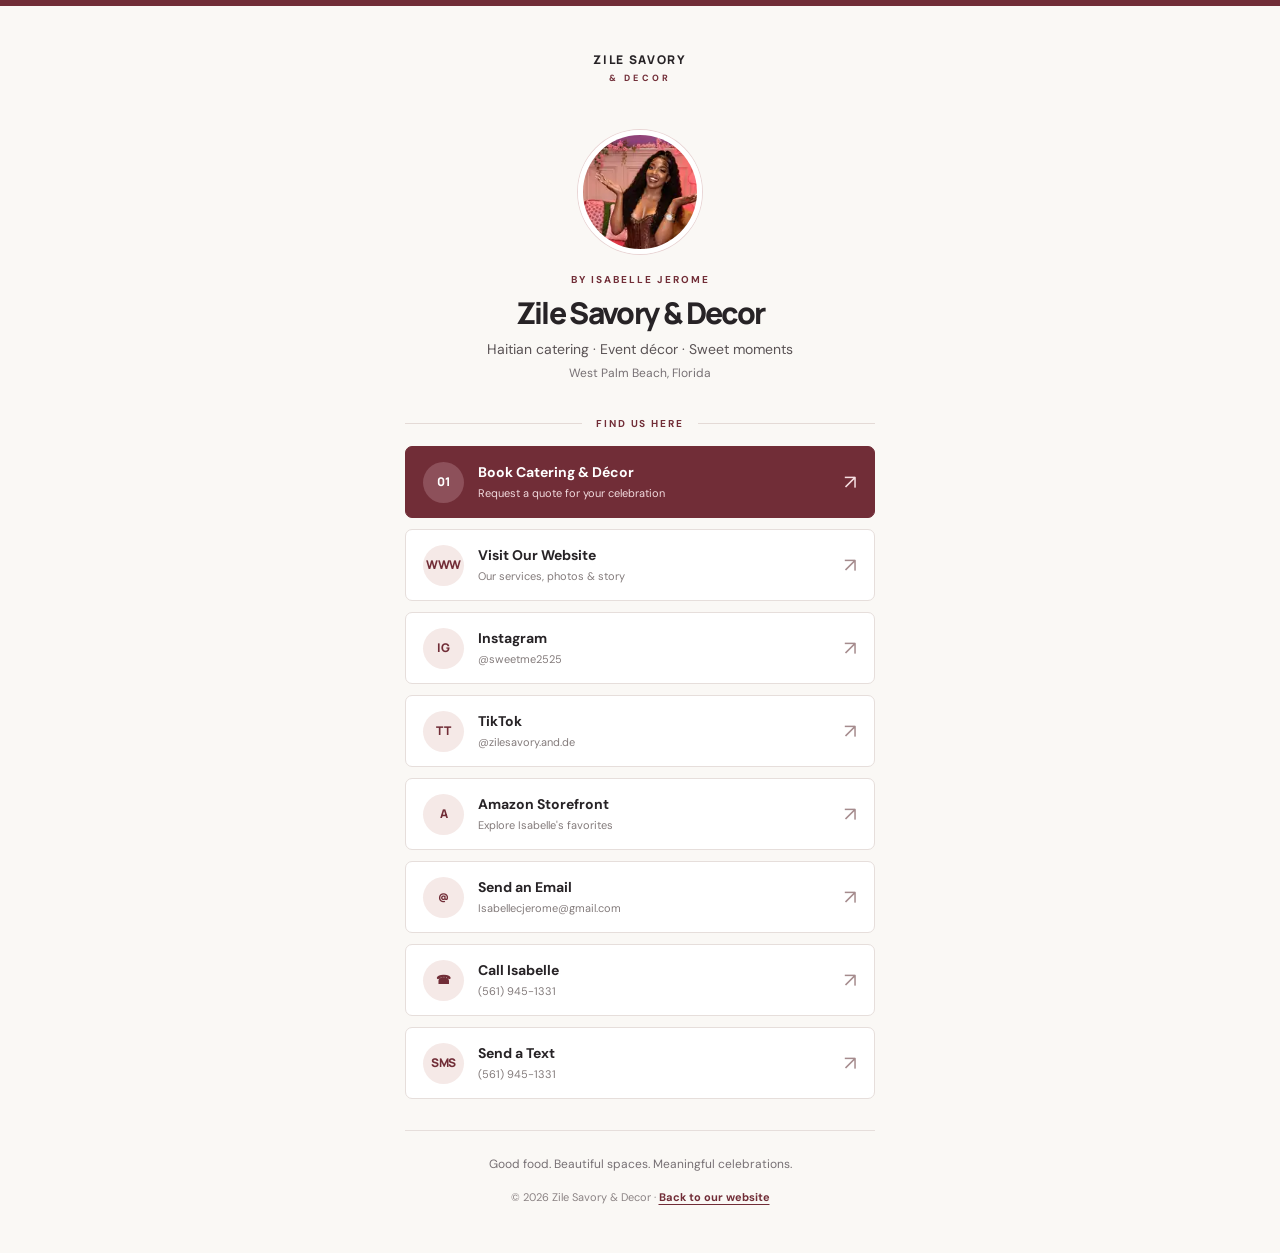
==== links/index.html @ 2e04273d "Add Zile Savory & Decor branded links page with Isabelle photo and contact links" ====
<!doctype html>
<html lang="en">
<head>
<meta charset="utf-8">
<meta name="viewport" content="width=device-width, initial-scale=1">
<meta name="theme-color" content="#712d37">
<meta name="description" content="Connect with Zile Savory & Decor by Isabelle Jerome. Discover catering and event décor, browse our website, shop Amazon, and find us on social media.">
<meta property="og:type" content="website">
<meta property="og:title" content="Zile Savory & Decor | All Our Links">
<meta property="og:description" content="All the ways to connect with Zile Savory & Decor — bookings, social media, Amazon and more.">
<meta property="og:url" content="https://zilesavoryanddecor.com/links/">
<meta property="og:image" content="https://zilesavoryanddecor.com/assets/isabelle-elegant.webp">
<link rel="canonical" href="https://zilesavoryanddecor.com/links/">
<link rel="icon" href="../assets/favicon.svg" type="image/svg+xml">
<link rel="preconnect" href="https://fonts.googleapis.com">
<link rel="preconnect" href="https://fonts.gstatic.com" crossorigin>
<link href="https://fonts.googleapis.com/css2?family=DM+Sans:wght@400;500;600;700&family=Manrope:wght@500;600;700;800&display=swap" rel="stylesheet">
<title>Zile Savory & Decor | Links</title>
<style>
:root { color-scheme: light; --wine:#712d37;--wine-dark:#58232d;--ink:#272326;--muted:#777074;--line:#e6dedb;--cream:#faf8f5;--pink:#f5e9e7; }
* { box-sizing:border-box; }
html { scroll-behavior:smooth; }
body { margin:0; background:var(--cream);color:var(--ink);font:400 15px/1.5 'DM Sans',Arial,sans-serif; }
body:before { content:"";display:block;height:6px;background:var(--wine); }
a { color:inherit; }
a:focus-visible { outline:3px solid var(--wine);outline-offset:4px; }
.page { width:min(100% - 36px,470px);margin:0 auto;padding:37px 0 45px; }
.brand { display:block; width:fit-content; margin:0 auto;text-decoration:none;text-align:center; }
.brand strong { display:block;font:800 12px/1.2 Manrope,Arial,sans-serif;letter-spacing:.14em; }
.brand small { display:block;margin-top:5px;font-size:9px;font-weight:700;letter-spacing:.34em;color:var(--wine); }
.profile { text-align:center;margin:37px 0 34px; }
.portrait { display:block;width:124px;height:124px;margin:0 auto 18px;border-radius:50%;object-fit:cover;object-position:center 36%;border:5px solid #fff;box-shadow:0 0 0 1px #e9d5d5; }
.eyebrow { margin:0 0 8px;color:var(--wine);font-weight:700;font-size:10px;text-transform:uppercase;letter-spacing:.2em; }
h1 { font:800 clamp(25px,6vw,30px)/1.18 Manrope,Arial,sans-serif;letter-spacing:-.055em;margin:0; }
.subtitle { margin:9px 0 4px;color:#5a5355;font-size:14px; }
.location { margin:0;color:var(--muted);font-size:12px; }
.section-label { display:flex;align-items:center;gap:14px;margin:0 0 15px;color:var(--wine);font-size:10px;letter-spacing:.19em;font-weight:700;text-transform:uppercase; }
.section-label:before,.section-label:after { content:"";height:1px;background:#e4dad6;flex:1; }
.links { display:grid;gap:11px; }
.link { min-height:72px;display:flex;align-items:center;gap:14px;background:#fff;border:1px solid var(--line);border-radius:7px;padding:12px 17px;text-decoration:none;transition:border-color .16s,transform .16s,background .16s; }
.link:hover { border-color:#bfa7aa;transform:translateY(-1px); }
.link:active { transform:translateY(0); }
.link.primary { background:var(--wine);color:white;border-color:var(--wine); }
.link.primary:hover { background:var(--wine-dark); }
.icon { width:41px;height:41px;display:grid;place-items:center;border-radius:50%;background:var(--pink);color:var(--wine);font:800 12px/1 Manrope,Arial,sans-serif;flex:none;letter-spacing:-.02em; }
.primary .icon { color:white;background:#8d505a; }
.copy { flex:1;min-width:0; }
.copy strong { display:block;font-size:14px;line-height:1.25;font-weight:700; }
.copy small { display:block;margin-top:5px;font-size:11px;line-height:1.35;color:#837b7b;overflow-wrap:anywhere; }
.primary .copy small {color:#f1dadd;}
.arrow { font-size:20px;font-weight:400;line-height:1;color:#a58b8d;flex:none;padding-left:2px; }
.primary .arrow {color:#f6dfe2;}
.foot { border-top:1px solid var(--line);margin-top:31px;padding-top:24px;text-align:center; }
.foot p { margin:0 0 12px;font-size:12px;color:var(--muted); }
.foot a { color:var(--wine);text-underline-offset:3px;font-weight:700; }
.foot small { color:#8b8384;font-size:11px; }
@media (min-width:700px) { .page{padding-top:47px;} .profile{margin-top:44px;} }
@media (prefers-reduced-motion:reduce) { html{scroll-behavior:auto}.link{transition:none} }
</style>
</head>
<body>
<main class="page" id="main">
<a class="brand" href="../index.html" aria-label="Zile Savory and Decor website"><strong>ZILE SAVORY</strong><small>&amp; DECOR</small></a>
<header class="profile">
<img class="portrait" src="[data-uri]" alt="Portrait of Isabelle Jerome" width="124" height="124">
<p class="eyebrow">By Isabelle Jerome</p>
<h1>Zile Savory &amp; Decor</h1>
<p class="subtitle">Haitian catering · Event décor · Sweet moments</p>
<p class="location">West Palm Beach, Florida</p>
</header>
<div class="section-label">Find us here</div>
<nav class="links" aria-label="Zile Savory and Decor links">
<a class="link primary" href="https://form.jotform.com/261891107330048" target="_blank" rel="noopener noreferrer"><span class="icon" aria-hidden="true">01</span><span class="copy"><strong>Book Catering &amp; Décor</strong><small>Request a quote for your celebration</small></span><span class="arrow" aria-hidden="true">↗</span></a>
<a class="link" href="../index.html"><span class="icon" aria-hidden="true">WWW</span><span class="copy"><strong>Visit Our Website</strong><small>Our services, photos &amp; story</small></span><span class="arrow" aria-hidden="true">↗</span></a>
<a class="link" href="https://www.instagram.com/sweetme2525" target="_blank" rel="noopener noreferrer"><span class="icon" aria-hidden="true">IG</span><span class="copy"><strong>Instagram</strong><small>@sweetme2525</small></span><span class="arrow" aria-hidden="true">↗</span></a>
<a class="link" href="https://www.tiktok.com/@zilesavory.and.de" target="_blank" rel="noopener noreferrer"><span class="icon" aria-hidden="true">TT</span><span class="copy"><strong>TikTok</strong><small>@zilesavory.and.de</small></span><span class="arrow" aria-hidden="true">↗</span></a>
<a class="link" href="https://www.amazon.com/shop/isah" target="_blank" rel="noopener noreferrer"><span class="icon" aria-hidden="true">A</span><span class="copy"><strong>Amazon Storefront</strong><small>Explore Isabelle's favorites</small></span><span class="arrow" aria-hidden="true">↗</span></a>
<a class="link" href="mailto:Isabellecjerome@gmail.com"><span class="icon" aria-hidden="true">@</span><span class="copy"><strong>Send an Email</strong><small>Isabellecjerome@gmail.com</small></span><span class="arrow" aria-hidden="true">↗</span></a>
<a class="link" href="tel:+15619451331"><span class="icon" aria-hidden="true">☎</span><span class="copy"><strong>Call Isabelle</strong><small>(561) 945-1331</small></span><span class="arrow" aria-hidden="true">↗</span></a>
<a class="link" href="sms:+15619451331"><span class="icon" aria-hidden="true">SMS</span><span class="copy"><strong>Send a Text</strong><small>(561) 945-1331</small></span><span class="arrow" aria-hidden="true">↗</span></a>
</nav>
<footer class="foot"><p>Good food. Beautiful spaces. Meaningful celebrations.</p><small>© 2026 Zile Savory &amp; Decor · <a href="../index.html">Back to our website</a></small></footer>
</main>
</body>
</html>
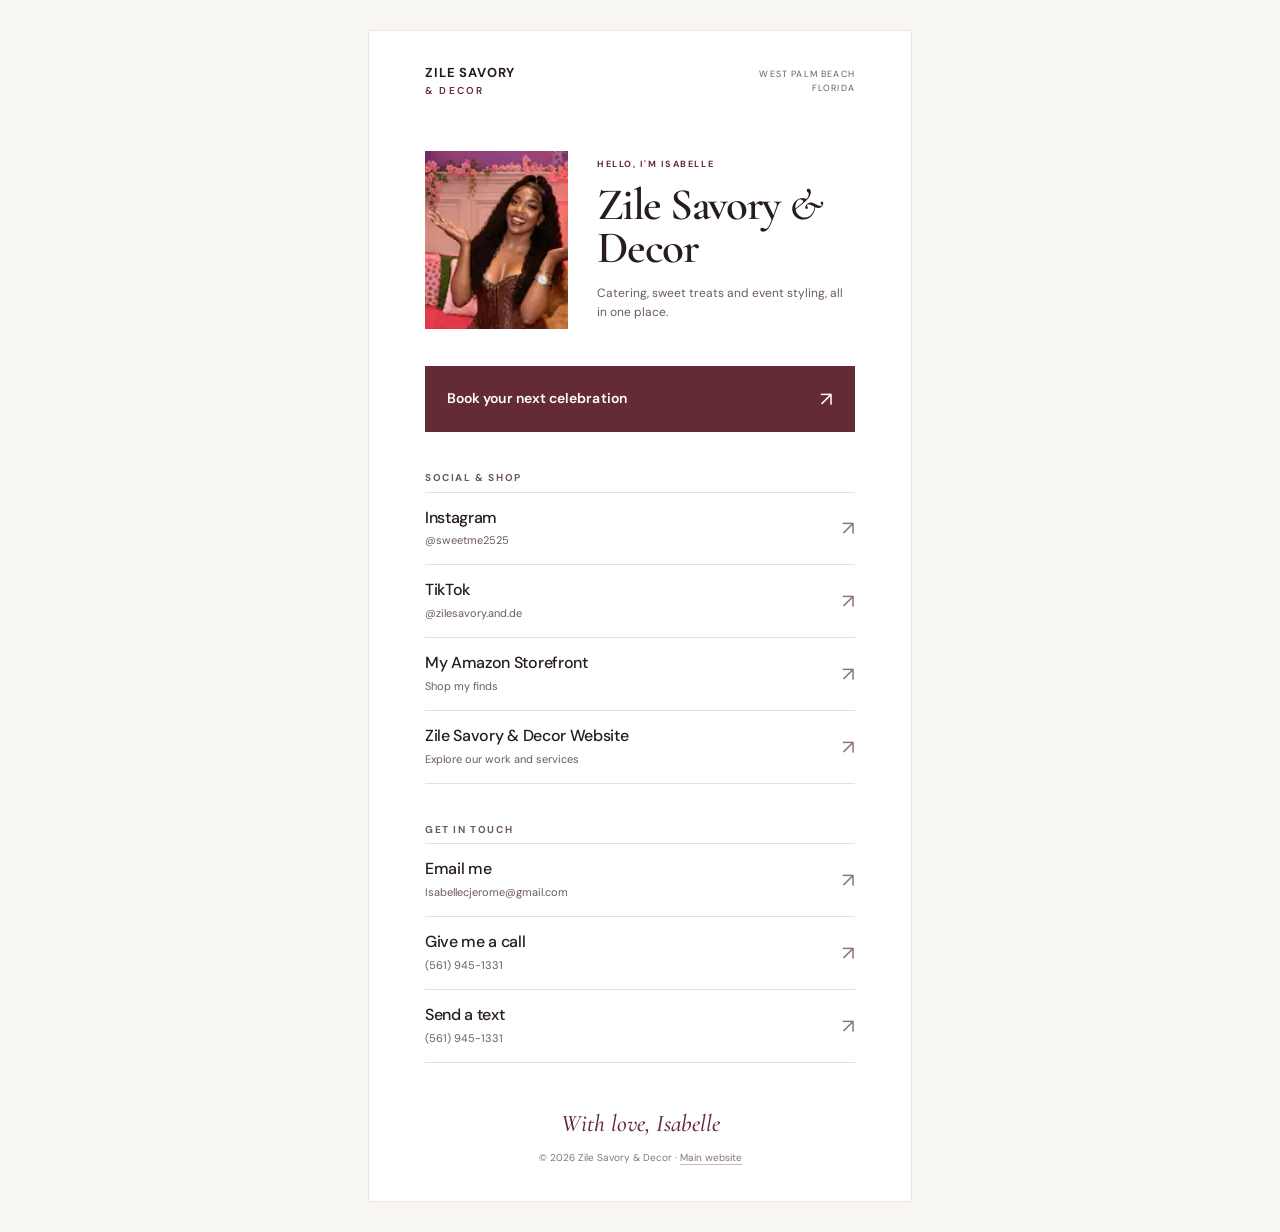
==== commit 941179d2: "Redesign link-in-bio as minimalist editorial page" ====
--- a/links/index.html
+++ b/links/index.html
@@ -3,83 +3,106 @@
 <head>
 <meta charset="utf-8">
 <meta name="viewport" content="width=device-width, initial-scale=1">
-<meta name="theme-color" content="#712d37">
-<meta name="description" content="Connect with Zile Savory & Decor by Isabelle Jerome. Discover catering and event décor, browse our website, shop Amazon, and find us on social media.">
+<meta name="theme-color" content="#f8f6f3">
+<title>Zile Savory & Decor — Connect with Isabelle</title>
+<meta name="description" content="All the ways to find Zile Savory & Decor. Book an event, follow Isabelle, browse her Amazon storefront, or get in touch.">
 <meta property="og:type" content="website">
-<meta property="og:title" content="Zile Savory & Decor | All Our Links">
-<meta property="og:description" content="All the ways to connect with Zile Savory & Decor — bookings, social media, Amazon and more.">
+<meta property="og:title" content="Zile Savory & Decor — All My Links">
+<meta property="og:description" content="Find Isabelle's Instagram, TikTok, Amazon storefront, booking form and contact details.">
 <meta property="og:url" content="https://zilesavoryanddecor.com/links/">
 <meta property="og:image" content="https://zilesavoryanddecor.com/assets/isabelle-elegant.webp">
 <link rel="canonical" href="https://zilesavoryanddecor.com/links/">
 <link rel="icon" href="../assets/favicon.svg" type="image/svg+xml">
 <link rel="preconnect" href="https://fonts.googleapis.com">
 <link rel="preconnect" href="https://fonts.gstatic.com" crossorigin>
-<link href="https://fonts.googleapis.com/css2?family=DM+Sans:wght@400;500;600;700&family=Manrope:wght@500;600;700;800&display=swap" rel="stylesheet">
-<title>Zile Savory & Decor | Links</title>
+<link href="https://fonts.googleapis.com/css2?family=Cormorant+Garamond:wght@500;600;700&family=DM+Sans:wght@400;500;600;700&display=swap" rel="stylesheet">
 <style>
-:root { color-scheme: light; --wine:#712d37;--wine-dark:#58232d;--ink:#272326;--muted:#777074;--line:#e6dedb;--cream:#faf8f5;--pink:#f5e9e7; }
+:root { --paper:#f8f6f3; --white:#fff; --text:#261d1c; --sub:#6a5b58; --wine:#652b35; --rule:#e5dfd9; }
 * { box-sizing:border-box; }
 html { scroll-behavior:smooth; }
-body { margin:0; background:var(--cream);color:var(--ink);font:400 15px/1.5 'DM Sans',Arial,sans-serif; }
-body:before { content:"";display:block;height:6px;background:var(--wine); }
+body { margin:0; color:var(--text); background:var(--paper); font:400 14px/1.55 'DM Sans',Arial,sans-serif; }
 a { color:inherit; }
-a:focus-visible { outline:3px solid var(--wine);outline-offset:4px; }
-.page { width:min(100% - 36px,470px);margin:0 auto;padding:37px 0 45px; }
-.brand { display:block; width:fit-content; margin:0 auto;text-decoration:none;text-align:center; }
-.brand strong { display:block;font:800 12px/1.2 Manrope,Arial,sans-serif;letter-spacing:.14em; }
-.brand small { display:block;margin-top:5px;font-size:9px;font-weight:700;letter-spacing:.34em;color:var(--wine); }
-.profile { text-align:center;margin:37px 0 34px; }
-.portrait { display:block;width:124px;height:124px;margin:0 auto 18px;border-radius:50%;object-fit:cover;object-position:center 36%;border:5px solid #fff;box-shadow:0 0 0 1px #e9d5d5; }
-.eyebrow { margin:0 0 8px;color:var(--wine);font-weight:700;font-size:10px;text-transform:uppercase;letter-spacing:.2em; }
-h1 { font:800 clamp(25px,6vw,30px)/1.18 Manrope,Arial,sans-serif;letter-spacing:-.055em;margin:0; }
-.subtitle { margin:9px 0 4px;color:#5a5355;font-size:14px; }
-.location { margin:0;color:var(--muted);font-size:12px; }
-.section-label { display:flex;align-items:center;gap:14px;margin:0 0 15px;color:var(--wine);font-size:10px;letter-spacing:.19em;font-weight:700;text-transform:uppercase; }
-.section-label:before,.section-label:after { content:"";height:1px;background:#e4dad6;flex:1; }
-.links { display:grid;gap:11px; }
-.link { min-height:72px;display:flex;align-items:center;gap:14px;background:#fff;border:1px solid var(--line);border-radius:7px;padding:12px 17px;text-decoration:none;transition:border-color .16s,transform .16s,background .16s; }
-.link:hover { border-color:#bfa7aa;transform:translateY(-1px); }
-.link:active { transform:translateY(0); }
-.link.primary { background:var(--wine);color:white;border-color:var(--wine); }
-.link.primary:hover { background:var(--wine-dark); }
-.icon { width:41px;height:41px;display:grid;place-items:center;border-radius:50%;background:var(--pink);color:var(--wine);font:800 12px/1 Manrope,Arial,sans-serif;flex:none;letter-spacing:-.02em; }
-.primary .icon { color:white;background:#8d505a; }
-.copy { flex:1;min-width:0; }
-.copy strong { display:block;font-size:14px;line-height:1.25;font-weight:700; }
-.copy small { display:block;margin-top:5px;font-size:11px;line-height:1.35;color:#837b7b;overflow-wrap:anywhere; }
-.primary .copy small {color:#f1dadd;}
-.arrow { font-size:20px;font-weight:400;line-height:1;color:#a58b8d;flex:none;padding-left:2px; }
-.primary .arrow {color:#f6dfe2;}
-.foot { border-top:1px solid var(--line);margin-top:31px;padding-top:24px;text-align:center; }
-.foot p { margin:0 0 12px;font-size:12px;color:var(--muted); }
-.foot a { color:var(--wine);text-underline-offset:3px;font-weight:700; }
-.foot small { color:#8b8384;font-size:11px; }
-@media (min-width:700px) { .page{padding-top:47px;} .profile{margin-top:44px;} }
-@media (prefers-reduced-motion:reduce) { html{scroll-behavior:auto}.link{transition:none} }
+a:focus-visible { outline:2px solid var(--wine); outline-offset:5px; }
+.shell { width:min(100%,544px); min-height:100svh; margin:auto; background:var(--white); padding:35px clamp(24px,7vw,56px) 35px; }
+@media(min-width:600px){ body{padding:30px 0;} .shell{min-height:calc(100svh - 60px); border:1px solid #eee7e1;} }
+.masthead { display:flex; align-items:flex-start; justify-content:space-between; gap:16px; margin-bottom:55px; }
+.wordmark { text-decoration:none; line-height:1; }
+.wordmark strong { display:block; font-size:13px; font-weight:700; letter-spacing:.065em; }
+.wordmark small { display:block; margin-top:7px; font-size:10px; font-weight:600; letter-spacing:.22em; color:var(--wine); }
+.masthead .place { font-size:9px; text-transform:uppercase; letter-spacing:.13em; line-height:1.5; color:var(--sub); text-align:right; margin-top:2px; }
+.intro { display:grid; grid-template-columns:143px 1fr; gap:29px; align-items:center; margin-bottom:37px; }
+.portrait { display:block; width:143px; height:178px; object-fit:cover; object-position:center; background:#ebd2ce; border:0; }
+.eyebrow { color:var(--wine); font-weight:700; font-size:9px; letter-spacing:.17em; margin:0 0 11px; text-transform:uppercase; }
+h1 { margin:0; font:600 clamp(34px,6vw,45px)/.96 'Cormorant Garamond',Georgia,serif; letter-spacing:-.035em; }
+h1 i { font-weight:500; font-style:italic; }
+.intro p.description { font-size:12px; color:var(--sub); max-width:250px; margin:15px 0 0; line-height:1.6; }
+.action { display:flex; align-items:center; justify-content:space-between; background:var(--wine); color:white; text-decoration:none; padding:19px 22px; min-height:66px; font-weight:600; letter-spacing:.005em; font-size:14px; }
+.action:hover {background:#50222b;}
+.action span:last-child {font-size:20px; font-weight:400; line-height:1;}
+.category { display:block; margin:38px 0 6px; font-size:10px; font-weight:700; letter-spacing:.16em; text-transform:uppercase; color:var(--sub); }
+.link-list { border-top:1px solid var(--rule); }
+.item { display:flex; align-items:center; justify-content:space-between; gap:15px; min-height:72px; padding:15px 0; border-bottom:1px solid var(--rule); text-decoration:none; }
+.item:hover .main-label, .item:hover .symbol {color:var(--wine);}
+.item .main-label { display:block; font-size:16px; font-weight:500; line-height:1.3; letter-spacing:-.02em; }
+.item .detail { display:block; color:var(--sub); font-size:11px; margin-top:4px; overflow-wrap:anywhere; }
+.item .symbol { flex:none; align-self:center; font-size:20px; font-weight:400; color:#8e7773; line-height:1; }
+.small-group { margin-top:35px; }
+.footer { text-align:center; padding-top:48px; }
+.footer .signature { color:var(--wine); font:italic 500 24px/1.1 'Cormorant Garamond',Georgia,serif; margin:0 0 13px; }
+.footer p:last-child { margin:0; font-size:10px; color:#827773; }
+.footer a { text-decoration:none; border-bottom:1px solid #c9b7b0; }
+@media(max-width:440px) {
+ .shell{padding:28px 24px 30px;}
+ .masthead{margin-bottom:41px;}
+ .masthead .place{font-size:8px;}
+ .intro{grid-template-columns:115px 1fr;gap:19px;}
+ .portrait{width:115px;height:146px;}
+ h1{font-size:36px;}
+ .intro p.description{font-size:11px;line-height:1.55;margin-top:12px;}
+ .item{min-height:70px;}
+}
+@media(max-width:345px){
+ .masthead .place{display:none;}
+ .intro{grid-template-columns:1fr;text-align:center;justify-items:center;gap:16px;}
+ .portrait{width:128px;height:156px;}
+ .intro p.description{margin-left:auto;margin-right:auto;}
+}
+@media(prefers-reduced-motion:reduce){html{scroll-behavior:auto}}
 </style>
 </head>
 <body>
-<main class="page" id="main">
-<a class="brand" href="../index.html" aria-label="Zile Savory and Decor website"><strong>ZILE SAVORY</strong><small>&amp; DECOR</small></a>
-<header class="profile">
-<img class="portrait" src="[data-uri]" alt="Portrait of Isabelle Jerome" width="124" height="124">
-<p class="eyebrow">By Isabelle Jerome</p>
-<h1>Zile Savory &amp; Decor</h1>
-<p class="subtitle">Haitian catering · Event décor · Sweet moments</p>
-<p class="location">West Palm Beach, Florida</p>
+<main class="shell">
+<div class="masthead">
+  <a href="../index.html" class="wordmark" aria-label="Go to Zile Savory and Decor homepage"><strong>ZILE SAVORY</strong><small>&amp; DECOR</small></a>
+  <span class="place">West Palm Beach<br>Florida</span>
+</div>
+<header class="intro">
+  <img class="portrait" src="[data-uri]" width="143" height="178" alt="Isabelle Jerome smiling" decoding="async">
+  <div>
+    <p class="eyebrow">Hello, I'm Isabelle</p>
+    <h1>Zile Savory <i>&amp;</i> Decor</h1>
+    <p class="description">Catering, sweet treats and event styling, all in one place.</p>
+  </div>
 </header>
-<div class="section-label">Find us here</div>
-<nav class="links" aria-label="Zile Savory and Decor links">
-<a class="link primary" href="https://form.jotform.com/261891107330048" target="_blank" rel="noopener noreferrer"><span class="icon" aria-hidden="true">01</span><span class="copy"><strong>Book Catering &amp; Décor</strong><small>Request a quote for your celebration</small></span><span class="arrow" aria-hidden="true">↗</span></a>
-<a class="link" href="../index.html"><span class="icon" aria-hidden="true">WWW</span><span class="copy"><strong>Visit Our Website</strong><small>Our services, photos &amp; story</small></span><span class="arrow" aria-hidden="true">↗</span></a>
-<a class="link" href="https://www.instagram.com/sweetme2525" target="_blank" rel="noopener noreferrer"><span class="icon" aria-hidden="true">IG</span><span class="copy"><strong>Instagram</strong><small>@sweetme2525</small></span><span class="arrow" aria-hidden="true">↗</span></a>
-<a class="link" href="https://www.tiktok.com/@zilesavory.and.de" target="_blank" rel="noopener noreferrer"><span class="icon" aria-hidden="true">TT</span><span class="copy"><strong>TikTok</strong><small>@zilesavory.and.de</small></span><span class="arrow" aria-hidden="true">↗</span></a>
-<a class="link" href="https://www.amazon.com/shop/isah" target="_blank" rel="noopener noreferrer"><span class="icon" aria-hidden="true">A</span><span class="copy"><strong>Amazon Storefront</strong><small>Explore Isabelle's favorites</small></span><span class="arrow" aria-hidden="true">↗</span></a>
-<a class="link" href="mailto:Isabellecjerome@gmail.com"><span class="icon" aria-hidden="true">@</span><span class="copy"><strong>Send an Email</strong><small>Isabellecjerome@gmail.com</small></span><span class="arrow" aria-hidden="true">↗</span></a>
-<a class="link" href="tel:+15619451331"><span class="icon" aria-hidden="true">☎</span><span class="copy"><strong>Call Isabelle</strong><small>(561) 945-1331</small></span><span class="arrow" aria-hidden="true">↗</span></a>
-<a class="link" href="sms:+15619451331"><span class="icon" aria-hidden="true">SMS</span><span class="copy"><strong>Send a Text</strong><small>(561) 945-1331</small></span><span class="arrow" aria-hidden="true">↗</span></a>
+<a class="action" href="https://form.jotform.com/261891107330048" target="_blank" rel="noopener noreferrer"><span>Book your next celebration</span><span aria-hidden="true">↗</span></a>
+<nav aria-label="Social links and shops">
+ <span class="category">Social &amp; shop</span>
+ <div class="link-list">
+  <a class="item" href="https://www.instagram.com/sweetme2525" target="_blank" rel="noopener noreferrer"><span><span class="main-label">Instagram</span><span class="detail">@sweetme2525</span></span><span class="symbol" aria-hidden="true">↗</span></a>
+  <a class="item" href="https://www.tiktok.com/@zilesavory.and.de" target="_blank" rel="noopener noreferrer"><span><span class="main-label">TikTok</span><span class="detail">@zilesavory.and.de</span></span><span class="symbol" aria-hidden="true">↗</span></a>
+  <a class="item" href="https://www.amazon.com/shop/isah" target="_blank" rel="noopener noreferrer"><span><span class="main-label">My Amazon Storefront</span><span class="detail">Shop my finds</span></span><span class="symbol" aria-hidden="true">↗</span></a>
+  <a class="item" href="https://zilesavoryanddecor.com/"><span><span class="main-label">Zile Savory &amp; Decor Website</span><span class="detail">Explore our work and services</span></span><span class="symbol" aria-hidden="true">↗</span></a>
+ </div>
 </nav>
-<footer class="foot"><p>Good food. Beautiful spaces. Meaningful celebrations.</p><small>© 2026 Zile Savory &amp; Decor · <a href="../index.html">Back to our website</a></small></footer>
+<div class="small-group">
+ <span class="category">Get in touch</span>
+ <div class="link-list">
+  <a class="item" href="mailto:Isabellecjerome@gmail.com"><span><span class="main-label">Email me</span><span class="detail">Isabellecjerome@gmail.com</span></span><span class="symbol" aria-hidden="true">↗</span></a>
+  <a class="item" href="tel:+15619451331"><span><span class="main-label">Give me a call</span><span class="detail">(561) 945-1331</span></span><span class="symbol" aria-hidden="true">↗</span></a>
+  <a class="item" href="sms:+15619451331"><span><span class="main-label">Send a text</span><span class="detail">(561) 945-1331</span></span><span class="symbol" aria-hidden="true">↗</span></a>
+ </div>
+</div>
+<footer class="footer"><p class="signature">With love, Isabelle</p><p>© 2026 Zile Savory &amp; Decor · <a href="../index.html">Main website</a></p></footer>
 </main>
 </body>
 </html>
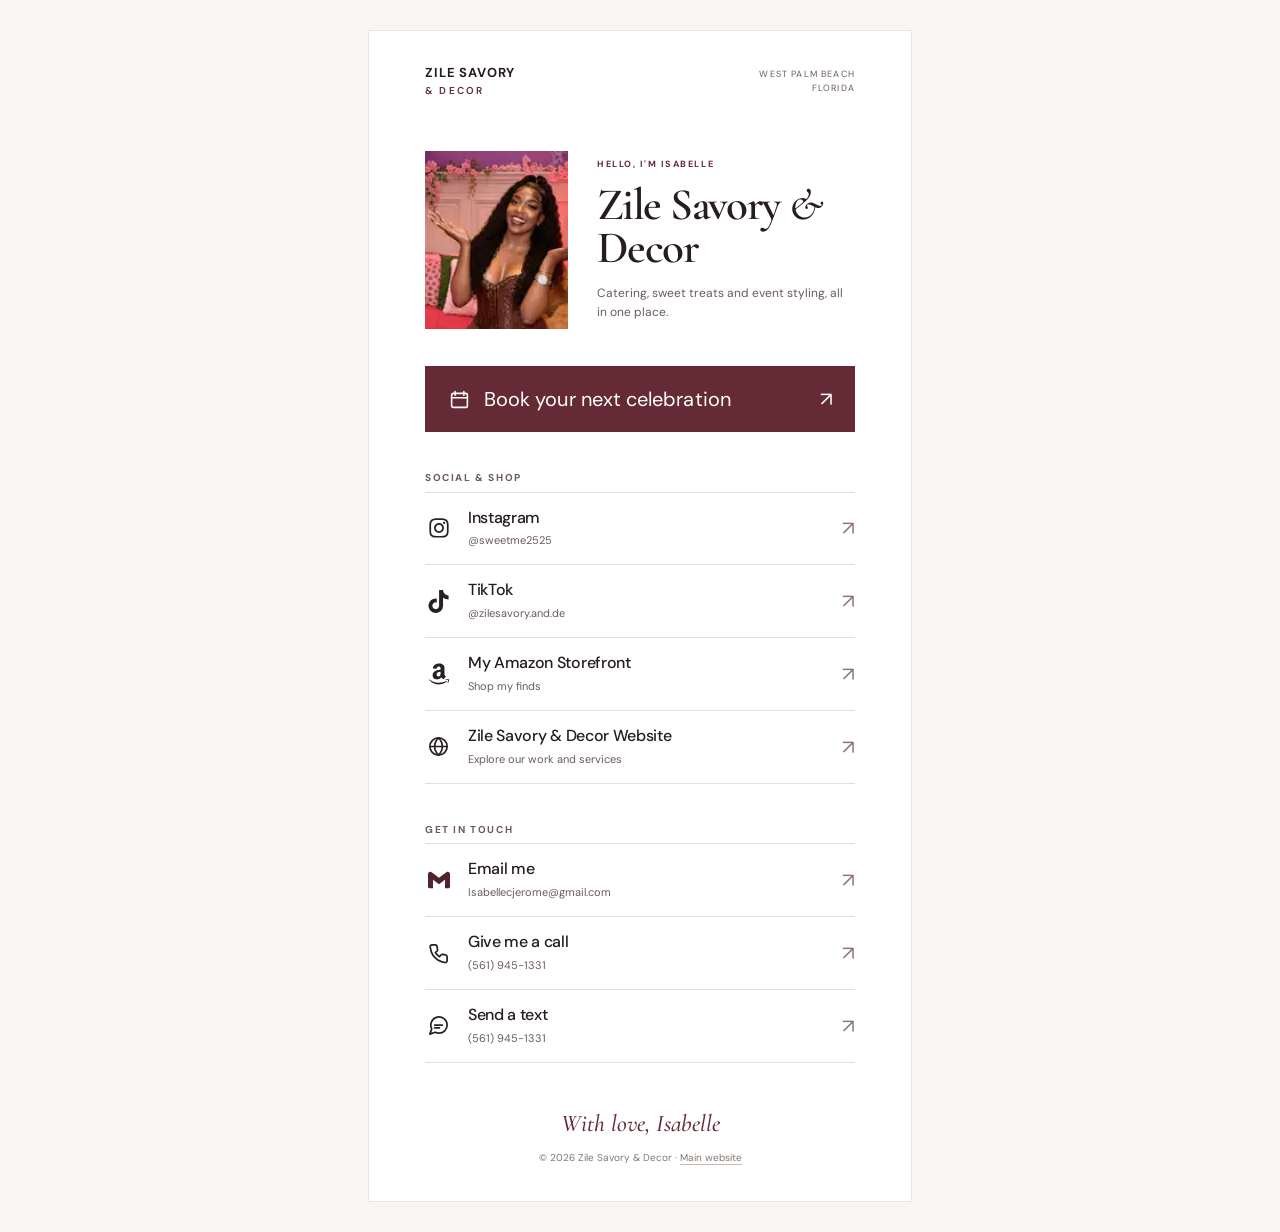
==== commit 5f9bc19c: "Add real Instagram, TikTok, Amazon and Gmail logos plus contact icons to links page" ====
--- a/links/index.html
+++ b/links/index.html
@@ -5,6 +5,7 @@
 <meta name="viewport" content="width=device-width, initial-scale=1">
 <meta name="theme-color" content="#f8f6f3">
 <title>Zile Savory & Decor — Connect with Isabelle</title>
+<!-- Brand icons: Font Awesome Free (CC BY 4.0): https://fontawesome.com/license/free; Gmail: Simple Icons (CC0). -->
 <meta name="description" content="All the ways to find Zile Savory & Decor. Book an event, follow Isabelle, browse her Amazon storefront, or get in touch.">
 <meta property="og:type" content="website">
 <meta property="og:title" content="Zile Savory & Decor — All My Links">
@@ -68,6 +69,22 @@
  .intro p.description{margin-left:auto;margin-right:auto;}
 }
 @media(prefers-reduced-motion:reduce){html{scroll-behavior:auto}}
+
+/* Genuine platform marks, kept restrained to match the editorial layout. */
+.item{gap:16px;}
+.logo-mark{width:27px;min-width:27px;height:30px;display:inline-flex;justify-content:center;align-items:center;color:#272122;}
+.app-icon{width:23px;height:23px;display:block;fill:currentColor;flex:none;}
+.app-icon.line-icon{fill:none;}
+.text-lines{flex:1;min-width:0;display:block;}
+.logo-mark .instagram{width:22px;height:22px;}
+.logo-mark .tiktok{width:21px;height:23px;}
+.logo-mark .amazon{width:22px;height:24px;}
+.logo-mark .gmail{width:22px;height:22px;color:#4e252c;}
+.action .cta-label{display:flex;align-items:center;gap:13px;min-width:0;}
+.action .cta-icon{width:24px;display:grid;place-items:center;}
+.action .app-icon{width:21px;height:21px;}
+@media(max-width:360px){.item{gap:11px;}.logo-mark{width:24px;min-width:24px;}}
+
 </style>
 </head>
 <body>
@@ -84,22 +101,22 @@
     <p class="description">Catering, sweet treats and event styling, all in one place.</p>
   </div>
 </header>
-<a class="action" href="https://form.jotform.com/261891107330048" target="_blank" rel="noopener noreferrer"><span>Book your next celebration</span><span aria-hidden="true">↗</span></a>
+<a class="action" href="https://form.jotform.com/261891107330048" target="_blank" rel="noopener noreferrer"><span class="cta-label"><span class="cta-icon"><svg class="app-icon line-icon" aria-hidden="true" focusable="false" xmlns="http://www.w3.org/2000/svg" viewBox="0 0 24 24" fill="none" stroke="currentColor" stroke-width="1.8" stroke-linecap="round" stroke-linejoin="round"><rect x="3" y="5" width="18" height="16" rx="2"/><path d="M7 3v4M17 3v4M3 10h18"/></svg></span><span>Book your next celebration</span></span><span aria-hidden="true">↗</span></a>
 <nav aria-label="Social links and shops">
  <span class="category">Social &amp; shop</span>
  <div class="link-list">
-  <a class="item" href="https://www.instagram.com/sweetme2525" target="_blank" rel="noopener noreferrer"><span><span class="main-label">Instagram</span><span class="detail">@sweetme2525</span></span><span class="symbol" aria-hidden="true">↗</span></a>
-  <a class="item" href="https://www.tiktok.com/@zilesavory.and.de" target="_blank" rel="noopener noreferrer"><span><span class="main-label">TikTok</span><span class="detail">@zilesavory.and.de</span></span><span class="symbol" aria-hidden="true">↗</span></a>
-  <a class="item" href="https://www.amazon.com/shop/isah" target="_blank" rel="noopener noreferrer"><span><span class="main-label">My Amazon Storefront</span><span class="detail">Shop my finds</span></span><span class="symbol" aria-hidden="true">↗</span></a>
-  <a class="item" href="https://zilesavoryanddecor.com/"><span><span class="main-label">Zile Savory &amp; Decor Website</span><span class="detail">Explore our work and services</span></span><span class="symbol" aria-hidden="true">↗</span></a>
+  <a class="item" href="https://www.instagram.com/sweetme2525" target="_blank" rel="noopener noreferrer"><span class="logo-mark"><svg class="app-icon instagram" xmlns="http://www.w3.org/2000/svg" viewBox="0 0 448 512" aria-hidden="true" focusable="false"><path d="M224.1 141c-63.6 0-114.9 51.3-114.9 114.9s51.3 114.9 114.9 114.9S339 319.5 339 255.9 287.7 141 224.1 141zm0 189.6c-41.1 0-74.7-33.5-74.7-74.7s33.5-74.7 74.7-74.7 74.7 33.5 74.7 74.7-33.6 74.7-74.7 74.7zm146.4-194.3c0 14.9-12 26.8-26.8 26.8-14.9 0-26.8-12-26.8-26.8s12-26.8 26.8-26.8 26.8 12 26.8 26.8zm76.1 27.2c-1.7-35.9-9.9-67.7-36.2-93.9-26.2-26.2-58-34.4-93.9-36.2-37-2.1-147.9-2.1-184.9 0-35.8 1.7-67.6 9.9-93.9 36.1s-34.4 58-36.2 93.9c-2.1 37-2.1 147.9 0 184.9 1.7 35.9 9.9 67.7 36.2 93.9s58 34.4 93.9 36.2c37 2.1 147.9 2.1 184.9 0 35.9-1.7 67.7-9.9 93.9-36.2 26.2-26.2 34.4-58 36.2-93.9 2.1-37 2.1-147.8 0-184.8zM398.8 388c-7.8 19.6-22.9 34.7-42.6 42.6-29.5 11.7-99.5 9-132.1 9s-102.7 2.6-132.1-9c-19.6-7.8-34.7-22.9-42.6-42.6-11.7-29.5-9-99.5-9-132.1s-2.6-102.7 9-132.1c7.8-19.6 22.9-34.7 42.6-42.6 29.5-11.7 99.5-9 132.1-9s102.7-2.6 132.1 9c19.6 7.8 34.7 22.9 42.6 42.6 11.7 29.5 9 99.5 9 132.1s2.7 102.7-9 132.1z"/></svg></span><span class="text-lines"><span class="main-label">Instagram</span><span class="detail">@sweetme2525</span></span><span class="symbol" aria-hidden="true">↗</span></a>
+  <a class="item" href="https://www.tiktok.com/@zilesavory.and.de" target="_blank" rel="noopener noreferrer"><span class="logo-mark"><svg class="app-icon tiktok" xmlns="http://www.w3.org/2000/svg" viewBox="0 0 448 512" aria-hidden="true" focusable="false"><path d="M448,209.91a210.06,210.06,0,0,1-122.77-39.25V349.38A162.55,162.55,0,1,1,185,188.31V278.2a74.62,74.62,0,1,0,52.23,71.18V0l88,0a121.18,121.18,0,0,0,1.86,22.17h0A122.18,122.18,0,0,0,381,102.39a121.43,121.43,0,0,0,67,20.14Z"/></svg></span><span class="text-lines"><span class="main-label">TikTok</span><span class="detail">@zilesavory.and.de</span></span><span class="symbol" aria-hidden="true">↗</span></a>
+  <a class="item" href="https://www.amazon.com/shop/isah" target="_blank" rel="noopener noreferrer"><span class="logo-mark"><svg class="app-icon amazon" xmlns="http://www.w3.org/2000/svg" viewBox="0 0 448 512" aria-hidden="true" focusable="false"><path d="M257.2 162.7c-48.7 1.8-169.5 15.5-169.5 117.5 0 109.5 138.3 114 183.5 43.2 6.5 10.2 35.4 37.5 45.3 46.8l56.8-56S341 288.9 341 261.4V114.3C341 89 316.5 32 228.7 32 140.7 32 94 87 94 136.3l73.5 6.8c16.3-49.5 54.2-49.5 54.2-49.5 40.7-.1 35.5 29.8 35.5 69.1zm0 86.8c0 80-84.2 68-84.2 17.2 0-47.2 50.5-56.7 84.2-57.8v40.6zm136 163.5c-7.7 10-70 67-174.5 67S34.2 408.5 9.7 379c-6.8-7.7 1-11.3 5.5-8.3C88.5 415.2 203 488.5 387.7 401c7.5-3.7 13.3 2 5.5 12zm39.8 2.2c-6.5 15.8-16 26.8-21.2 31-5.5 4.5-9.5 2.7-6.5-3.8s19.3-46.5 12.7-55c-6.5-8.3-37-4.3-48-3.2-10.8 1-13 2-14-.3-2.3-5.7 21.7-15.5 37.5-17.5 15.7-1.8 41-.8 46 5.7 3.7 5.1 0 27.1-6.5 43.1z"/></svg></span><span class="text-lines"><span class="main-label">My Amazon Storefront</span><span class="detail">Shop my finds</span></span><span class="symbol" aria-hidden="true">↗</span></a>
+  <a class="item" href="https://zilesavoryanddecor.com/"><span class="logo-mark"><svg class="app-icon line-icon" aria-hidden="true" focusable="false" xmlns="http://www.w3.org/2000/svg" viewBox="0 0 24 24" fill="none" stroke="currentColor" stroke-width="1.8" stroke-linecap="round" stroke-linejoin="round"><circle cx="12" cy="12" r="9"/><path d="M3 12h18M12 3c3 3 4 6 4 9s-1 6-4 9c-3-3-4-6-4-9s1-6 4-9z"/></svg></span><span class="text-lines"><span class="main-label">Zile Savory &amp; Decor Website</span><span class="detail">Explore our work and services</span></span><span class="symbol" aria-hidden="true">↗</span></a>
  </div>
 </nav>
 <div class="small-group">
  <span class="category">Get in touch</span>
  <div class="link-list">
-  <a class="item" href="mailto:Isabellecjerome@gmail.com"><span><span class="main-label">Email me</span><span class="detail">Isabellecjerome@gmail.com</span></span><span class="symbol" aria-hidden="true">↗</span></a>
-  <a class="item" href="tel:+15619451331"><span><span class="main-label">Give me a call</span><span class="detail">(561) 945-1331</span></span><span class="symbol" aria-hidden="true">↗</span></a>
-  <a class="item" href="sms:+15619451331"><span><span class="main-label">Send a text</span><span class="detail">(561) 945-1331</span></span><span class="symbol" aria-hidden="true">↗</span></a>
+  <a class="item" href="mailto:Isabellecjerome@gmail.com"><span class="logo-mark"><svg class="app-icon gmail" xmlns="http://www.w3.org/2000/svg" viewBox="0 0 24 24" aria-hidden="true" focusable="false"><path d="M24 5.457v13.909c0 .904-.732 1.636-1.636 1.636h-3.819V11.73L12 16.64l-6.545-4.91v9.273H1.636A1.636 1.636 0 0 1 0 19.366V5.457c0-2.023 2.309-3.178 3.927-1.964L5.455 4.64 12 9.548l6.545-4.91 1.528-1.145C21.69 2.28 24 3.434 24 5.457z"/></svg></span><span class="text-lines"><span class="main-label">Email me</span><span class="detail">Isabellecjerome@gmail.com</span></span><span class="symbol" aria-hidden="true">↗</span></a>
+  <a class="item" href="tel:+15619451331"><span class="logo-mark"><svg class="app-icon line-icon" aria-hidden="true" focusable="false" xmlns="http://www.w3.org/2000/svg" viewBox="0 0 24 24" fill="none" stroke="currentColor" stroke-width="1.8" stroke-linecap="round" stroke-linejoin="round"><path d="M21 16.4v3a2 2 0 0 1-2.2 2 17 17 0 0 1-7.4-2.6 17 17 0 0 1-5.3-5.3A17 17 0 0 1 3.5 6 2 2 0 0 1 5.5 3h3a2 2 0 0 1 2 1.7l.5 3a2 2 0 0 1-.6 1.8L8.7 11a14 14 0 0 0 4.3 4.3l1.5-1.7a2 2 0 0 1 1.8-.6l3 .5a2 2 0 0 1 1.7 2.1z"/></svg></span><span class="text-lines"><span class="main-label">Give me a call</span><span class="detail">(561) 945-1331</span></span><span class="symbol" aria-hidden="true">↗</span></a>
+  <a class="item" href="sms:+15619451331"><span class="logo-mark"><svg class="app-icon line-icon" aria-hidden="true" focusable="false" xmlns="http://www.w3.org/2000/svg" viewBox="0 0 24 24" fill="none" stroke="currentColor" stroke-width="1.8" stroke-linecap="round" stroke-linejoin="round"><path d="M21 11.5a8.5 8.5 0 0 1-8.5 8.5 9 9 0 0 1-4-.9L3 21l1.9-5.6A8.5 8.5 0 1 1 21 11.5Z"/><path d="M8 11.5h8M8 14.5h5"/></svg></span><span class="text-lines"><span class="main-label">Send a text</span><span class="detail">(561) 945-1331</span></span><span class="symbol" aria-hidden="true">↗</span></a>
  </div>
 </div>
 <footer class="footer"><p class="signature">With love, Isabelle</p><p>© 2026 Zile Savory &amp; Decor · <a href="../index.html">Main website</a></p></footer>
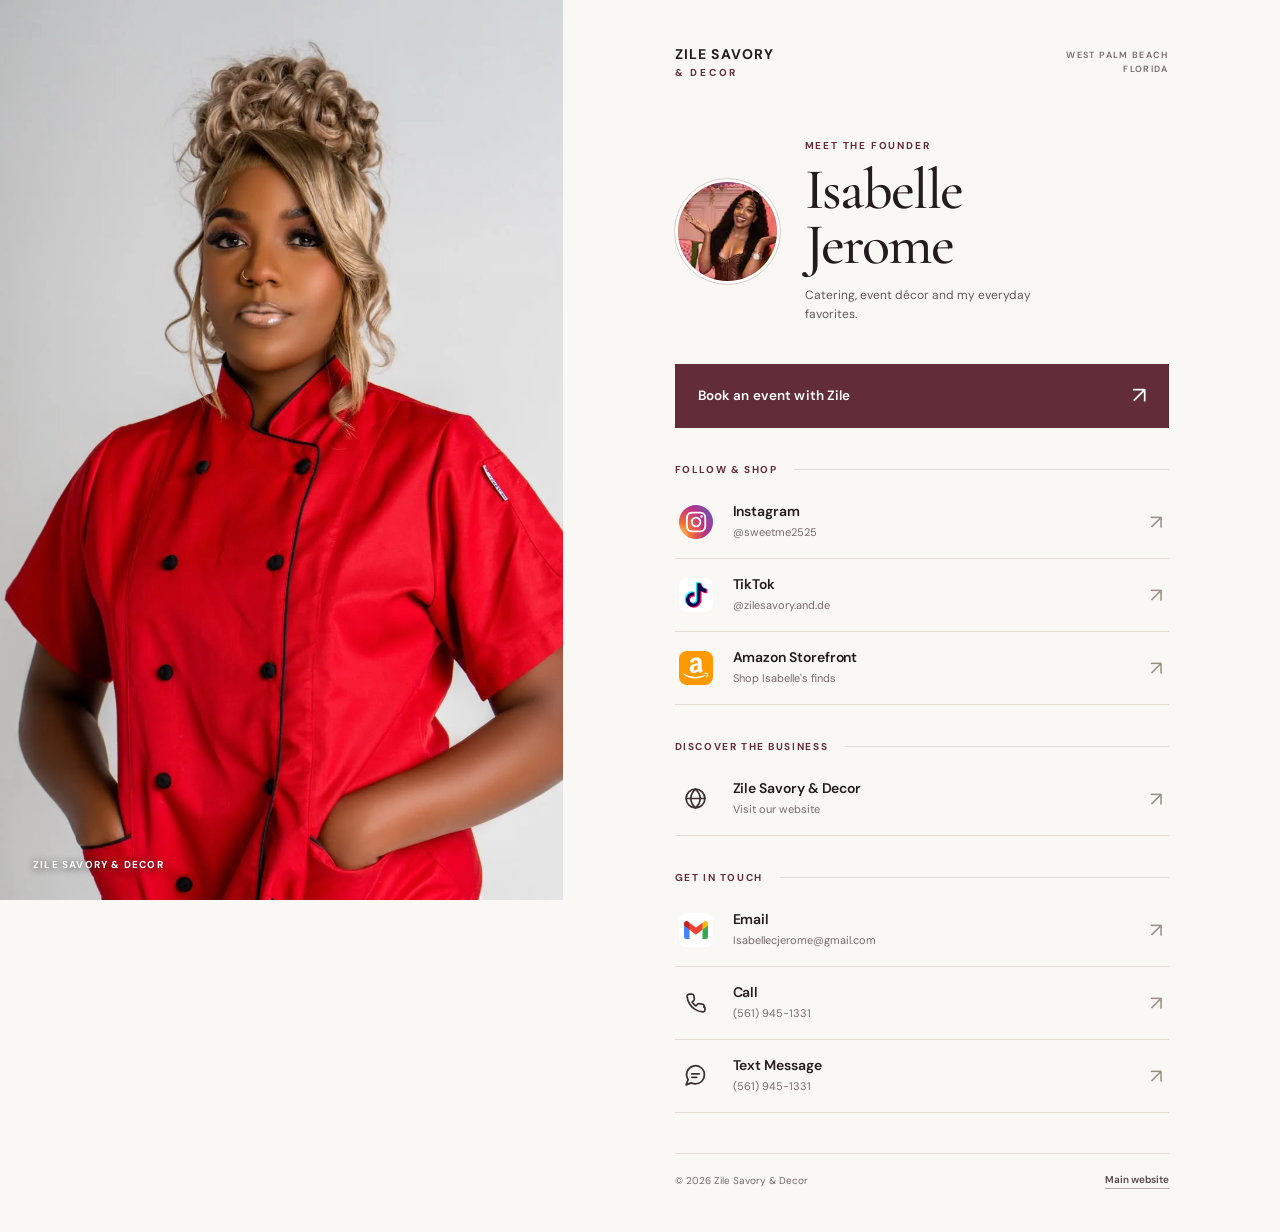
==== commit 0b2cdaa9: "Elevate Zile link page with full-color brand SVGs and editorial layout" ====
--- a/links/index.html
+++ b/links/index.html
@@ -2,124 +2,154 @@
 <html lang="en">
 <head>
 <meta charset="utf-8">
-<meta name="viewport" content="width=device-width, initial-scale=1">
-<meta name="theme-color" content="#f8f6f3">
-<title>Zile Savory & Decor — Connect with Isabelle</title>
-<!-- Brand icons: Font Awesome Free (CC BY 4.0): https://fontawesome.com/license/free; Gmail: Simple Icons (CC0). -->
-<meta name="description" content="All the ways to find Zile Savory & Decor. Book an event, follow Isabelle, browse her Amazon storefront, or get in touch.">
+<meta name="viewport" content="width=device-width,initial-scale=1">
+<meta name="theme-color" content="#f9f7f4">
+<title>Connect with Isabelle | Zile Savory &amp; Decor</title>
+<meta name="description" content="All of Isabelle Jerome's links for Zile Savory & Decor: Instagram, TikTok, Amazon Storefront, catering and décor bookings, email and phone.">
 <meta property="og:type" content="website">
-<meta property="og:title" content="Zile Savory & Decor — All My Links">
-<meta property="og:description" content="Find Isabelle's Instagram, TikTok, Amazon storefront, booking form and contact details.">
+<meta property="og:title" content="Isabelle Jerome | Zile Savory & Decor">
+<meta property="og:description" content="Catering, event décor, social profiles and favorites — all in one place.">
+<meta property="og:image" content="https://zilesavoryanddecor.com/assets/isabelle-chef.webp">
 <meta property="og:url" content="https://zilesavoryanddecor.com/links/">
-<meta property="og:image" content="https://zilesavoryanddecor.com/assets/isabelle-elegant.webp">
 <link rel="canonical" href="https://zilesavoryanddecor.com/links/">
 <link rel="icon" href="../assets/favicon.svg" type="image/svg+xml">
 <link rel="preconnect" href="https://fonts.googleapis.com">
 <link rel="preconnect" href="https://fonts.gstatic.com" crossorigin>
-<link href="https://fonts.googleapis.com/css2?family=Cormorant+Garamond:wght@500;600;700&family=DM+Sans:wght@400;500;600;700&display=swap" rel="stylesheet">
+<link href="https://fonts.googleapis.com/css2?family=Cormorant+Garamond:wght@400;500;600&family=DM+Sans:wght@400;500;600;700&display=swap" rel="stylesheet">
 <style>
-:root { --paper:#f8f6f3; --white:#fff; --text:#261d1c; --sub:#6a5b58; --wine:#652b35; --rule:#e5dfd9; }
-* { box-sizing:border-box; }
-html { scroll-behavior:smooth; }
-body { margin:0; color:var(--text); background:var(--paper); font:400 14px/1.55 'DM Sans',Arial,sans-serif; }
-a { color:inherit; }
-a:focus-visible { outline:2px solid var(--wine); outline-offset:5px; }
-.shell { width:min(100%,544px); min-height:100svh; margin:auto; background:var(--white); padding:35px clamp(24px,7vw,56px) 35px; }
-@media(min-width:600px){ body{padding:30px 0;} .shell{min-height:calc(100svh - 60px); border:1px solid #eee7e1;} }
-.masthead { display:flex; align-items:flex-start; justify-content:space-between; gap:16px; margin-bottom:55px; }
-.wordmark { text-decoration:none; line-height:1; }
-.wordmark strong { display:block; font-size:13px; font-weight:700; letter-spacing:.065em; }
-.wordmark small { display:block; margin-top:7px; font-size:10px; font-weight:600; letter-spacing:.22em; color:var(--wine); }
-.masthead .place { font-size:9px; text-transform:uppercase; letter-spacing:.13em; line-height:1.5; color:var(--sub); text-align:right; margin-top:2px; }
-.intro { display:grid; grid-template-columns:143px 1fr; gap:29px; align-items:center; margin-bottom:37px; }
-.portrait { display:block; width:143px; height:178px; object-fit:cover; object-position:center; background:#ebd2ce; border:0; }
-.eyebrow { color:var(--wine); font-weight:700; font-size:9px; letter-spacing:.17em; margin:0 0 11px; text-transform:uppercase; }
-h1 { margin:0; font:600 clamp(34px,6vw,45px)/.96 'Cormorant Garamond',Georgia,serif; letter-spacing:-.035em; }
-h1 i { font-weight:500; font-style:italic; }
-.intro p.description { font-size:12px; color:var(--sub); max-width:250px; margin:15px 0 0; line-height:1.6; }
-.action { display:flex; align-items:center; justify-content:space-between; background:var(--wine); color:white; text-decoration:none; padding:19px 22px; min-height:66px; font-weight:600; letter-spacing:.005em; font-size:14px; }
-.action:hover {background:#50222b;}
-.action span:last-child {font-size:20px; font-weight:400; line-height:1;}
-.category { display:block; margin:38px 0 6px; font-size:10px; font-weight:700; letter-spacing:.16em; text-transform:uppercase; color:var(--sub); }
-.link-list { border-top:1px solid var(--rule); }
-.item { display:flex; align-items:center; justify-content:space-between; gap:15px; min-height:72px; padding:15px 0; border-bottom:1px solid var(--rule); text-decoration:none; }
-.item:hover .main-label, .item:hover .symbol {color:var(--wine);}
-.item .main-label { display:block; font-size:16px; font-weight:500; line-height:1.3; letter-spacing:-.02em; }
-.item .detail { display:block; color:var(--sub); font-size:11px; margin-top:4px; overflow-wrap:anywhere; }
-.item .symbol { flex:none; align-self:center; font-size:20px; font-weight:400; color:#8e7773; line-height:1; }
-.small-group { margin-top:35px; }
-.footer { text-align:center; padding-top:48px; }
-.footer .signature { color:var(--wine); font:italic 500 24px/1.1 'Cormorant Garamond',Georgia,serif; margin:0 0 13px; }
-.footer p:last-child { margin:0; font-size:10px; color:#827773; }
-.footer a { text-decoration:none; border-bottom:1px solid #c9b7b0; }
-@media(max-width:440px) {
- .shell{padding:28px 24px 30px;}
- .masthead{margin-bottom:41px;}
- .masthead .place{font-size:8px;}
- .intro{grid-template-columns:115px 1fr;gap:19px;}
- .portrait{width:115px;height:146px;}
- h1{font-size:36px;}
- .intro p.description{font-size:11px;line-height:1.55;margin-top:12px;}
- .item{min-height:70px;}
+:root{--paper:#faf8f5;--white:#fff;--ink:#241b1c;--muted:#776c69;--wine:#622d39;--wine-dark:#4d202b;--rule:#e4ddd6}
+*{box-sizing:border-box}
+html{scroll-behavior:smooth}
+body{margin:0;background:var(--paper);color:var(--ink);font-family:'DM Sans',Arial,sans-serif;-webkit-font-smoothing:antialiased}
+a{color:inherit}
+a:focus-visible{outline:2px solid var(--wine);outline-offset:3px}
+.layout{min-height:100svh;display:grid;grid-template-columns:minmax(330px,44%) minmax(0,1fr)}
+.visual{height:100svh;position:sticky;top:0;overflow:hidden;background:#ece8e4}
+.visual img{width:100%;height:100%;display:block;object-fit:cover;object-position:center 29%}
+.visual .photo-caption{position:absolute;bottom:29px;left:33px;max-width:190px;font-size:10px;color:#fff;letter-spacing:.12em;text-transform:uppercase;font-weight:700;text-shadow:0 1px 7px #333}
+.content-wrap{width:100%;min-width:0}
+.content{width:min(100%,626px);margin:0 auto;padding:47px clamp(28px,5.15vw,78px) 43px}
+.topbar{display:flex;align-items:start;justify-content:space-between;gap:16px}
+.brand{display:block;text-decoration:none;line-height:1}
+.brand-name{display:block;font-size:14px;letter-spacing:.085em;font-weight:700}
+.brand-sub{display:block;margin-top:7px;font-size:10px;letter-spacing:.28em;font-weight:700;color:var(--wine)}
+.area{font-size:9px;letter-spacing:.15em;font-weight:600;line-height:1.6;text-transform:uppercase;color:var(--muted);text-align:right;padding-top:1px}
+.intro{margin:61px 0 39px;display:flex;align-items:center;gap:25px}
+.avatar-frame{width:105px;height:105px;flex:none;overflow:hidden;border-radius:50%;background:#e5c8c7;border:3px solid #fff;outline:1px solid #ddcbc7}
+.avatar{display:block;width:100%;height:100%;object-fit:cover;object-position:center 40%;transform:scale(1.14)}
+.intro-copy{min-width:0;flex:1}
+.overline{margin:0 0 9px;font-size:10px;line-height:1.4;text-transform:uppercase;letter-spacing:.18em;font-weight:700;color:var(--wine)}
+h1{font-family:'Cormorant Garamond',Georgia,serif;font-size:clamp(44px,4.7vw,58px);line-height:.95;letter-spacing:-.028em;font-weight:500;margin:0}
+.intro-note{font-size:12px;line-height:1.6;color:#615955;max-width:270px;margin:14px 0 0}
+.book{display:flex;align-items:center;justify-content:space-between;gap:20px;padding:17px 23px;min-height:64px;text-decoration:none;background:var(--wine);color:white;transition:background-color .15s ease}
+.book:hover{background:var(--wine-dark)}
+.book strong{font-weight:600;font-size:13.5px;letter-spacing:.01em}
+.book .book-arrow{font-size:23px;font-weight:400;line-height:1}
+.group{margin-top:35px}
+.group-head{display:flex;align-items:center;gap:17px;margin-bottom:10px}
+.group-head h2{font-size:10px;letter-spacing:.16em;color:var(--wine);font-weight:700;margin:0;white-space:nowrap;text-transform:uppercase}
+.group-head:after{content:"";height:1px;flex:1;background:var(--rule)}
+.links{display:block}
+.link-row{display:flex;align-items:center;gap:18px;min-height:73px;padding:13px 6px 13px 2px;border-bottom:1px solid var(--rule);text-decoration:none;transition:background-color .15s ease}
+.link-row:hover{background:#f1ede7}
+.logo{display:flex;flex:none;align-items:center;justify-content:center;width:38px;height:38px;overflow:hidden;color:#3b3030}
+.logo svg{width:34px;height:34px;display:block;overflow:hidden}
+.logo svg.brand-art{border-radius:8px}
+.logo svg.brand-tiktok{border-radius:8px}
+.logo svg.brand-gmail{border-radius:7px}
+.logo svg.line-icon{width:25px;height:25px}
+.link-text{min-width:0;flex:1;display:flex;flex-direction:column;gap:5px}
+.link-title{font-size:14px;letter-spacing:-.005em;line-height:1.28;font-weight:600}
+.link-detail{font-size:11px;line-height:1.38;color:var(--muted);overflow-wrap:anywhere}
+.link-arrow{font-size:20px;color:#9b8c86;line-height:1;flex:none;padding-left:6px}
+.footer{margin-top:40px;padding-top:19px;border-top:1px solid var(--rule);display:flex;align-items:center;justify-content:space-between;gap:12px;color:var(--muted);font-size:10px}
+.footer a{text-decoration:none;border-bottom:1px solid #bcaeaa;padding-bottom:2px;color:#55444a;font-weight:600}
+@media(max-width:1020px){.layout{grid-template-columns:minmax(260px,38%) minmax(0,1fr)}.content{padding:38px clamp(24px,4vw,45px) 35px}.intro{gap:19px}.avatar-frame{width:92px;height:92px}.intro h1{font-size:48px}}
+@media(max-width:760px){
+ .layout{display:block}
+ .visual{display:none}
+ .content{width:min(100%,530px);padding:32px 28px 34px}
+ .intro{margin:51px 0 33px;gap:23px}
+ h1,.intro h1{font-size:53px}
+ .avatar-frame{width:98px;height:98px}
+ .group{margin-top:34px}
+ .link-row{min-height:73px}
 }
-@media(max-width:345px){
- .masthead .place{display:none;}
- .intro{grid-template-columns:1fr;text-align:center;justify-items:center;gap:16px;}
- .portrait{width:128px;height:156px;}
- .intro p.description{margin-left:auto;margin-right:auto;}
+@media(max-width:400px){
+ .content{padding:29px 23px 30px}
+ .brand-name{font-size:12.5px}
+ .brand-sub{font-size:9px}
+ .area{font-size:8px;letter-spacing:.09em}
+ .intro{margin:45px 0 30px;gap:15px}
+ .intro h1{font-size:43px}
+ .avatar-frame{width:83px;height:83px}
+ .intro-note{font-size:11px;margin-top:11px}
+ .link-row{gap:14px}
+ .logo{width:36px;height:36px}
+ .footer{flex-direction:column;align-items:flex-start}
 }
-@media(prefers-reduced-motion:reduce){html{scroll-behavior:auto}}
-
-/* Genuine platform marks, kept restrained to match the editorial layout. */
-.item{gap:16px;}
-.logo-mark{width:27px;min-width:27px;height:30px;display:inline-flex;justify-content:center;align-items:center;color:#272122;}
-.app-icon{width:23px;height:23px;display:block;fill:currentColor;flex:none;}
-.app-icon.line-icon{fill:none;}
-.text-lines{flex:1;min-width:0;display:block;}
-.logo-mark .instagram{width:22px;height:22px;}
-.logo-mark .tiktok{width:21px;height:23px;}
-.logo-mark .amazon{width:22px;height:24px;}
-.logo-mark .gmail{width:22px;height:22px;color:#4e252c;}
-.action .cta-label{display:flex;align-items:center;gap:13px;min-width:0;}
-.action .cta-icon{width:24px;display:grid;place-items:center;}
-.action .app-icon{width:21px;height:21px;}
-@media(max-width:360px){.item{gap:11px;}.logo-mark{width:24px;min-width:24px;}}
-
+@media(prefers-reduced-motion:reduce){html{scroll-behavior:auto}.book,.link-row{transition:none}}
 </style>
+<!-- Brand-mark vector sources: Instagram (gauravghongde/social-icons), TikTok/Amazon/Gmail (SuperTinyIcons, MIT License, Copyright Terence Eden).
+     https://github.com/edent/SuperTinyIcons/blob/master/LICENSE
+     Brand marks are trademarks of their respective owners and link to independent profiles. -->
 </head>
 <body>
-<main class="shell">
-<div class="masthead">
-  <a href="../index.html" class="wordmark" aria-label="Go to Zile Savory and Decor homepage"><strong>ZILE SAVORY</strong><small>&amp; DECOR</small></a>
-  <span class="place">West Palm Beach<br>Florida</span>
+<div class="layout">
+<aside class="visual" aria-hidden="true">
+  <img src="../assets/isabelle-chef.webp" alt="" loading="eager" decoding="async" width="900" height="1100">
+  <div class="photo-caption">Zile Savory &amp; Decor</div>
+</aside>
+<main class="content-wrap">
+<div class="content">
+ <div class="topbar">
+  <a class="brand" href="../index.html" aria-label="Zile Savory and Decor homepage"><span class="brand-name">ZILE SAVORY</span><span class="brand-sub">&amp; DECOR</span></a>
+  <span class="area">West Palm Beach<br>Florida</span>
+ </div>
+ <header class="intro">
+  <div class="avatar-frame"><img class="avatar" src="[data-uri]" width="105" height="105" alt="Isabelle Jerome smiling" decoding="async"></div>
+  <div class="intro-copy">
+   <p class="overline">Meet the founder</p>
+   <h1>Isabelle<br>Jerome</h1>
+   <p class="intro-note">Catering, event décor and my everyday favorites.</p>
+  </div>
+ </header>
+ <a class="book" href="https://form.jotform.com/261891107330048" target="_blank" rel="noopener noreferrer"><strong>Book an event with Zile</strong><span class="book-arrow" aria-hidden="true">↗</span></a>
+ <section class="group" aria-labelledby="follow-title">
+  <div class="group-head"><h2 id="follow-title">Follow &amp; shop</h2></div>
+  <nav class="links" aria-label="Social platforms and shopping links">
+   <a class="link-row" href="https://www.instagram.com/sweetme2525" target="_blank" rel="noopener noreferrer"><span class="logo" aria-hidden="true"><svg class="brand-art brand-instagram" aria-hidden="true" focusable="false" enable-background="new 0 0 512 512" id="Layer_1" version="1.1" viewBox="0 0 512 512" xml:space="preserve" xmlns="http://www.w3.org/2000/svg" xmlns:xlink="http://www.w3.org/1999/xlink"><g><g id="Background_1_"><radialGradient cx="51.9924" cy="13.5086" gradientTransform="matrix(5.660332e-002 -1.08 0.918 4.811314e-002 -5.988 520.5566)" gradientUnits="userSpaceOnUse" id="SVGID_1_" r="684.4449"><stop offset="0" style="stop-color:#FED576"/><stop offset="0.2634" style="stop-color:#F47133"/><stop offset="0.6091" style="stop-color:#BC3081"/><stop offset="1" style="stop-color:#4C63D2"/></radialGradient><path d="M0,249.5v13.8C3.6,395.7,110.2,502,237.1,512h39C403.7,501.9,508.5,394.7,512,263.1v-13.6    C508.5,115.6,400.1,7,269.4,0.3C128.8-6.8,3.9,106,0,249.5z" fill="url(#SVGID_1_)"/></g><g id="Symbol"><g><path d="M257.2,128.6c40.8,0,45.6,0.1,61.8,0.9c14.9,0.6,22.9,3.2,28.3,5.3c7.1,2.8,12.2,6.2,17.5,11.6     c5.3,5.4,8.7,10.6,11.5,17.8c2.1,5.5,4.5,13.7,5.3,28.9c0.8,16.4,0.9,21.3,0.9,62.8s-0.1,46.4-0.9,62.8     c-0.6,15.1-3.1,23.4-5.3,28.9c-2.8,7.2-6.1,12.4-11.5,17.8c-5.3,5.4-10.4,8.8-17.5,11.6c-5.4,2.2-13.5,4.7-28.3,5.3     c-16.1,0.8-21,0.9-61.8,0.9s-45.6-0.1-61.8-0.9c-14.9-0.6-22.9-3.2-28.3-5.3c-7.1-2.8-12.2-6.2-17.5-11.6s-8.7-10.6-11.5-17.8     c-2.1-5.5-4.5-13.7-5.3-28.9c-0.8-16.4-0.9-21.3-0.9-62.8s0.1-46.4,0.9-62.8c0.6-15.1,3.1-23.4,5.3-28.9     c2.8-7.2,6.1-12.4,11.5-17.8c5.3-5.4,10.4-8.8,17.5-11.6c5.4-2.2,13.5-4.7,28.3-5.3C211.5,128.8,216.4,128.6,257.2,128.6      M257.2,100.6c-41.5,0-46.7,0.2-62.9,1s-27.4,3.4-37.1,7.2c-10.1,4-18.6,9.3-27,18c-8.5,8.7-13.7,17.3-17.6,27.6     c-3.8,9.8-6.4,21.2-7.1,37.7c-0.8,16.5-0.9,21.8-0.9,64s0.2,47.5,0.9,64c0.8,16.5,3.4,27.8,7.1,37.7c3.9,10.2,9.1,18.9,17.6,27.6     s17,14,27,18c9.7,3.9,20.9,6.5,37.1,7.2c16.3,0.8,21.5,1,62.9,1s46.7-0.2,62.9-1c16.2-0.8,27.4-3.4,37.1-7.2     c10.1-4,18.6-9.3,27-18c8.5-8.7,13.7-17.3,17.6-27.6c3.8-9.8,6.4-21.2,7.1-37.7c0.8-16.5,0.9-21.8,0.9-64s-0.2-47.5-0.9-64     c-0.8-16.5-3.4-27.8-7.1-37.7c-3.9-10.2-9.1-18.9-17.6-27.6s-17-14-27-18c-9.7-3.9-20.9-6.5-37.1-7.2     C303.9,100.8,298.6,100.6,257.2,100.6L257.2,100.6z" fill="#FFFFFF"/><path d="M257.2,176.2c-43.4,0-78.4,35.7-78.4,79.8s35.1,79.8,78.4,79.8s78.4-35.7,78.4-79.8     S300.5,176.2,257.2,176.2z M257.2,307.8c-28.1,0-50.9-23.1-50.9-51.8s22.8-51.8,50.9-51.8s50.9,23.1,50.9,51.8     C308.1,284.7,285.3,307.8,257.2,307.8z" fill="#FFFFFF"/><ellipse cx="338.7" cy="173" fill="#FFFFFF" rx="18.3" ry="18.6"/></g></g></g></svg></span><span class="link-text"><span class="link-title">Instagram</span><span class="link-detail">@sweetme2525</span></span><span class="link-arrow" aria-hidden="true">↗</span></a>
+   <a class="link-row" href="https://www.tiktok.com/@zilesavory.and.de" target="_blank" rel="noopener noreferrer"><span class="logo" aria-hidden="true"><svg class="brand-art brand-tiktok" aria-hidden="true" focusable="false" xmlns="http://www.w3.org/2000/svg"
+aria-label="TikTok" role="img"
+viewBox="0 0 512 512"><path
+d="m0 0H512V512H0"
+fill="#fff"/><use href="#t" fill="#f05" x="18" y="15"/><g style="fill:#0ee;mix-blend-mode:multiply"><path id="t" d="M219 265a54 54 0 1037 51V64h64a88 88 0 0088 88v63a150 150 0 01-88-28V315A117 117 0 11219 200"/></g></svg></span><span class="link-text"><span class="link-title">TikTok</span><span class="link-detail">@zilesavory.and.de</span></span><span class="link-arrow" aria-hidden="true">↗</span></a>
+   <a class="link-row" href="https://www.amazon.com/shop/isah" target="_blank" rel="noopener noreferrer"><span class="logo" aria-hidden="true"><svg class="brand-art brand-amazon" aria-hidden="true" focusable="false" xmlns="http://www.w3.org/2000/svg"
+aria-label="Amazon" role="img"
+viewBox="0 0 512 512"><path
+d="m0 0H512V512H0"
+fill="#f90"/><path fill="#fff" d="M283 187c-62 2-121 19-121 81 0 43 26 64 61 64 31 0 51-12 68-30 8 11 10 16 24 27q5 3 10-1l31-27q4-4 0-10c-7-11-15-19-15-39v-64c0-27 2-52-18-70-17-16-38-20-62-21-53-1-88 28-93 62q-1 8 7 9l37 5c6 1 9-4 10-8 6-22 29-28 43-23 20 6 18 29 18 45m-36 105c-15 0-25-13-25-30 1-36 29-42 61-42v18c0 32-17 54-36 54m168 106c13-11 26-38 25-57 0-7-1-8-8-10-13-4-46-5-62 10-3 3-2 5 1 5 11-2 45-6 50 2 4 7-8 35-12 47-2 5 2 6 6 3M58 342c96 91 247 94 345 25 7-4 0-12-6-9A376 376 0 0162 337c-4-3-8 2-4 5"/></svg></span><span class="link-text"><span class="link-title">Amazon Storefront</span><span class="link-detail">Shop Isabelle's finds</span></span><span class="link-arrow" aria-hidden="true">↗</span></a>
+  </nav>
+ </section>
+ <section class="group" aria-labelledby="business-title">
+  <div class="group-head"><h2 id="business-title">Discover the business</h2></div>
+  <nav class="links" aria-label="Zile Savory business website"><a class="link-row" href="https://zilesavoryanddecor.com/"><span class="logo" aria-hidden="true"><svg class="line-icon" width="26" height="26" viewBox="0 0 24 24" aria-hidden="true" focusable="false" fill="none" stroke="currentColor" stroke-linecap="round" stroke-linejoin="round" stroke-width="1.65"><circle cx="12" cy="12" r="9"/><path d="M3 12h18M12 3c-3 2.8-4.5 5.8-4.5 9s1.5 6.2 4.5 9c3-2.8 4.5-5.8 4.5-9S15 5.8 12 3Z"/></svg></span><span class="link-text"><span class="link-title">Zile Savory & Decor</span><span class="link-detail">Visit our website</span></span><span class="link-arrow" aria-hidden="true">↗</span></a></nav>
+ </section>
+ <section class="group" aria-labelledby="contact-title">
+  <div class="group-head"><h2 id="contact-title">Get in touch</h2></div>
+  <nav class="links" aria-label="Contact Isabelle">
+   <a class="link-row" href="mailto:Isabellecjerome@gmail.com"><span class="logo" aria-hidden="true"><svg class="brand-art brand-gmail" aria-hidden="true" focusable="false" xmlns="http://www.w3.org/2000/svg"
+aria-label="Gmail" role="img"
+viewBox="0 0 512 512"><path
+d="m0 0H512V512H0"
+fill="#fff"/><path d="m76 190v171q0 30 30 30h52V190" fill="#4285f4"/><path d="m354 190v201h52q30 0 30-30V190" fill="#34a853"/><path d="m350 255V149l28-21c24-18 58 2 58 30v32" fill="#fbbc04"/><path d="m154 249V143l102 77 98-74v106l-98 74" fill="#ea4335"/><path d="m76 190v-32c0-29 34-48 58-30l24 18v106" fill="#c5221f"/></svg></span><span class="link-text"><span class="link-title">Email</span><span class="link-detail">Isabellecjerome@gmail.com</span></span><span class="link-arrow" aria-hidden="true">↗</span></a>
+   <a class="link-row" href="tel:+15619451331"><span class="logo" aria-hidden="true"><svg class="line-icon" width="26" height="26" viewBox="0 0 24 24" aria-hidden="true" focusable="false" fill="none" stroke="currentColor" stroke-linecap="round" stroke-linejoin="round" stroke-width="1.65"><path d="M21 16.5v2.6a2 2 0 0 1-2.1 2 17 17 0 0 1-7.3-2.5 17 17 0 0 1-5.2-5.2 17 17 0 0 1-2.5-7.3A2 2 0 0 1 5.9 4h2.6a2 2 0 0 1 2 1.7l.4 2.7a2 2 0 0 1-.6 1.8L8.7 11.6a13 13 0 0 0 3.7 3.7l1.5-1.6a2 2 0 0 1 1.8-.6l2.7.4a2 2 0 0 1 1.6 3Z"/></svg></span><span class="link-text"><span class="link-title">Call</span><span class="link-detail">(561) 945-1331</span></span><span class="link-arrow" aria-hidden="true">↗</span></a>
+   <a class="link-row" href="sms:+15619451331"><span class="logo" aria-hidden="true"><svg class="line-icon" width="26" height="26" viewBox="0 0 24 24" aria-hidden="true" focusable="false" fill="none" stroke="currentColor" stroke-linecap="round" stroke-linejoin="round" stroke-width="1.65"><path d="M20.5 11.5a8.5 8.5 0 0 1-8.5 8.5 9.5 9.5 0 0 1-4-.9L3 21l1.9-5.2A8.5 8.5 0 1 1 20.5 11.5Z"/><path d="M8.5 10.5h7M8.5 13.7h4.7"/></svg></span><span class="link-text"><span class="link-title">Text Message</span><span class="link-detail">(561) 945-1331</span></span><span class="link-arrow" aria-hidden="true">↗</span></a>
+  </nav>
+ </section>
+ <footer class="footer"><span>© 2026 Zile Savory &amp; Decor</span><a href="../index.html">Main website</a></footer>
 </div>
-<header class="intro">
-  <img class="portrait" src="[data-uri]" width="143" height="178" alt="Isabelle Jerome smiling" decoding="async">
-  <div>
-    <p class="eyebrow">Hello, I'm Isabelle</p>
-    <h1>Zile Savory <i>&amp;</i> Decor</h1>
-    <p class="description">Catering, sweet treats and event styling, all in one place.</p>
-  </div>
-</header>
-<a class="action" href="https://form.jotform.com/261891107330048" target="_blank" rel="noopener noreferrer"><span class="cta-label"><span class="cta-icon"><svg class="app-icon line-icon" aria-hidden="true" focusable="false" xmlns="http://www.w3.org/2000/svg" viewBox="0 0 24 24" fill="none" stroke="currentColor" stroke-width="1.8" stroke-linecap="round" stroke-linejoin="round"><rect x="3" y="5" width="18" height="16" rx="2"/><path d="M7 3v4M17 3v4M3 10h18"/></svg></span><span>Book your next celebration</span></span><span aria-hidden="true">↗</span></a>
-<nav aria-label="Social links and shops">
- <span class="category">Social &amp; shop</span>
- <div class="link-list">
-  <a class="item" href="https://www.instagram.com/sweetme2525" target="_blank" rel="noopener noreferrer"><span class="logo-mark"><svg class="app-icon instagram" xmlns="http://www.w3.org/2000/svg" viewBox="0 0 448 512" aria-hidden="true" focusable="false"><path d="M224.1 141c-63.6 0-114.9 51.3-114.9 114.9s51.3 114.9 114.9 114.9S339 319.5 339 255.9 287.7 141 224.1 141zm0 189.6c-41.1 0-74.7-33.5-74.7-74.7s33.5-74.7 74.7-74.7 74.7 33.5 74.7 74.7-33.6 74.7-74.7 74.7zm146.4-194.3c0 14.9-12 26.8-26.8 26.8-14.9 0-26.8-12-26.8-26.8s12-26.8 26.8-26.8 26.8 12 26.8 26.8zm76.1 27.2c-1.7-35.9-9.9-67.7-36.2-93.9-26.2-26.2-58-34.4-93.9-36.2-37-2.1-147.9-2.1-184.9 0-35.8 1.7-67.6 9.9-93.9 36.1s-34.4 58-36.2 93.9c-2.1 37-2.1 147.9 0 184.9 1.7 35.9 9.9 67.7 36.2 93.9s58 34.4 93.9 36.2c37 2.1 147.9 2.1 184.9 0 35.9-1.7 67.7-9.9 93.9-36.2 26.2-26.2 34.4-58 36.2-93.9 2.1-37 2.1-147.8 0-184.8zM398.8 388c-7.8 19.6-22.9 34.7-42.6 42.6-29.5 11.7-99.5 9-132.1 9s-102.7 2.6-132.1-9c-19.6-7.8-34.7-22.9-42.6-42.6-11.7-29.5-9-99.5-9-132.1s-2.6-102.7 9-132.1c7.8-19.6 22.9-34.7 42.6-42.6 29.5-11.7 99.5-9 132.1-9s102.7-2.6 132.1 9c19.6 7.8 34.7 22.9 42.6 42.6 11.7 29.5 9 99.5 9 132.1s2.7 102.7-9 132.1z"/></svg></span><span class="text-lines"><span class="main-label">Instagram</span><span class="detail">@sweetme2525</span></span><span class="symbol" aria-hidden="true">↗</span></a>
-  <a class="item" href="https://www.tiktok.com/@zilesavory.and.de" target="_blank" rel="noopener noreferrer"><span class="logo-mark"><svg class="app-icon tiktok" xmlns="http://www.w3.org/2000/svg" viewBox="0 0 448 512" aria-hidden="true" focusable="false"><path d="M448,209.91a210.06,210.06,0,0,1-122.77-39.25V349.38A162.55,162.55,0,1,1,185,188.31V278.2a74.62,74.62,0,1,0,52.23,71.18V0l88,0a121.18,121.18,0,0,0,1.86,22.17h0A122.18,122.18,0,0,0,381,102.39a121.43,121.43,0,0,0,67,20.14Z"/></svg></span><span class="text-lines"><span class="main-label">TikTok</span><span class="detail">@zilesavory.and.de</span></span><span class="symbol" aria-hidden="true">↗</span></a>
-  <a class="item" href="https://www.amazon.com/shop/isah" target="_blank" rel="noopener noreferrer"><span class="logo-mark"><svg class="app-icon amazon" xmlns="http://www.w3.org/2000/svg" viewBox="0 0 448 512" aria-hidden="true" focusable="false"><path d="M257.2 162.7c-48.7 1.8-169.5 15.5-169.5 117.5 0 109.5 138.3 114 183.5 43.2 6.5 10.2 35.4 37.5 45.3 46.8l56.8-56S341 288.9 341 261.4V114.3C341 89 316.5 32 228.7 32 140.7 32 94 87 94 136.3l73.5 6.8c16.3-49.5 54.2-49.5 54.2-49.5 40.7-.1 35.5 29.8 35.5 69.1zm0 86.8c0 80-84.2 68-84.2 17.2 0-47.2 50.5-56.7 84.2-57.8v40.6zm136 163.5c-7.7 10-70 67-174.5 67S34.2 408.5 9.7 379c-6.8-7.7 1-11.3 5.5-8.3C88.5 415.2 203 488.5 387.7 401c7.5-3.7 13.3 2 5.5 12zm39.8 2.2c-6.5 15.8-16 26.8-21.2 31-5.5 4.5-9.5 2.7-6.5-3.8s19.3-46.5 12.7-55c-6.5-8.3-37-4.3-48-3.2-10.8 1-13 2-14-.3-2.3-5.7 21.7-15.5 37.5-17.5 15.7-1.8 41-.8 46 5.7 3.7 5.1 0 27.1-6.5 43.1z"/></svg></span><span class="text-lines"><span class="main-label">My Amazon Storefront</span><span class="detail">Shop my finds</span></span><span class="symbol" aria-hidden="true">↗</span></a>
-  <a class="item" href="https://zilesavoryanddecor.com/"><span class="logo-mark"><svg class="app-icon line-icon" aria-hidden="true" focusable="false" xmlns="http://www.w3.org/2000/svg" viewBox="0 0 24 24" fill="none" stroke="currentColor" stroke-width="1.8" stroke-linecap="round" stroke-linejoin="round"><circle cx="12" cy="12" r="9"/><path d="M3 12h18M12 3c3 3 4 6 4 9s-1 6-4 9c-3-3-4-6-4-9s1-6 4-9z"/></svg></span><span class="text-lines"><span class="main-label">Zile Savory &amp; Decor Website</span><span class="detail">Explore our work and services</span></span><span class="symbol" aria-hidden="true">↗</span></a>
- </div>
-</nav>
-<div class="small-group">
- <span class="category">Get in touch</span>
- <div class="link-list">
-  <a class="item" href="mailto:Isabellecjerome@gmail.com"><span class="logo-mark"><svg class="app-icon gmail" xmlns="http://www.w3.org/2000/svg" viewBox="0 0 24 24" aria-hidden="true" focusable="false"><path d="M24 5.457v13.909c0 .904-.732 1.636-1.636 1.636h-3.819V11.73L12 16.64l-6.545-4.91v9.273H1.636A1.636 1.636 0 0 1 0 19.366V5.457c0-2.023 2.309-3.178 3.927-1.964L5.455 4.64 12 9.548l6.545-4.91 1.528-1.145C21.69 2.28 24 3.434 24 5.457z"/></svg></span><span class="text-lines"><span class="main-label">Email me</span><span class="detail">Isabellecjerome@gmail.com</span></span><span class="symbol" aria-hidden="true">↗</span></a>
-  <a class="item" href="tel:+15619451331"><span class="logo-mark"><svg class="app-icon line-icon" aria-hidden="true" focusable="false" xmlns="http://www.w3.org/2000/svg" viewBox="0 0 24 24" fill="none" stroke="currentColor" stroke-width="1.8" stroke-linecap="round" stroke-linejoin="round"><path d="M21 16.4v3a2 2 0 0 1-2.2 2 17 17 0 0 1-7.4-2.6 17 17 0 0 1-5.3-5.3A17 17 0 0 1 3.5 6 2 2 0 0 1 5.5 3h3a2 2 0 0 1 2 1.7l.5 3a2 2 0 0 1-.6 1.8L8.7 11a14 14 0 0 0 4.3 4.3l1.5-1.7a2 2 0 0 1 1.8-.6l3 .5a2 2 0 0 1 1.7 2.1z"/></svg></span><span class="text-lines"><span class="main-label">Give me a call</span><span class="detail">(561) 945-1331</span></span><span class="symbol" aria-hidden="true">↗</span></a>
-  <a class="item" href="sms:+15619451331"><span class="logo-mark"><svg class="app-icon line-icon" aria-hidden="true" focusable="false" xmlns="http://www.w3.org/2000/svg" viewBox="0 0 24 24" fill="none" stroke="currentColor" stroke-width="1.8" stroke-linecap="round" stroke-linejoin="round"><path d="M21 11.5a8.5 8.5 0 0 1-8.5 8.5 9 9 0 0 1-4-.9L3 21l1.9-5.6A8.5 8.5 0 1 1 21 11.5Z"/><path d="M8 11.5h8M8 14.5h5"/></svg></span><span class="text-lines"><span class="main-label">Send a text</span><span class="detail">(561) 945-1331</span></span><span class="symbol" aria-hidden="true">↗</span></a>
- </div>
+</main>
 </div>
-<footer class="footer"><p class="signature">With love, Isabelle</p><p>© 2026 Zile Savory &amp; Decor · <a href="../index.html">Main website</a></p></footer>
-</main>
 </body>
 </html>
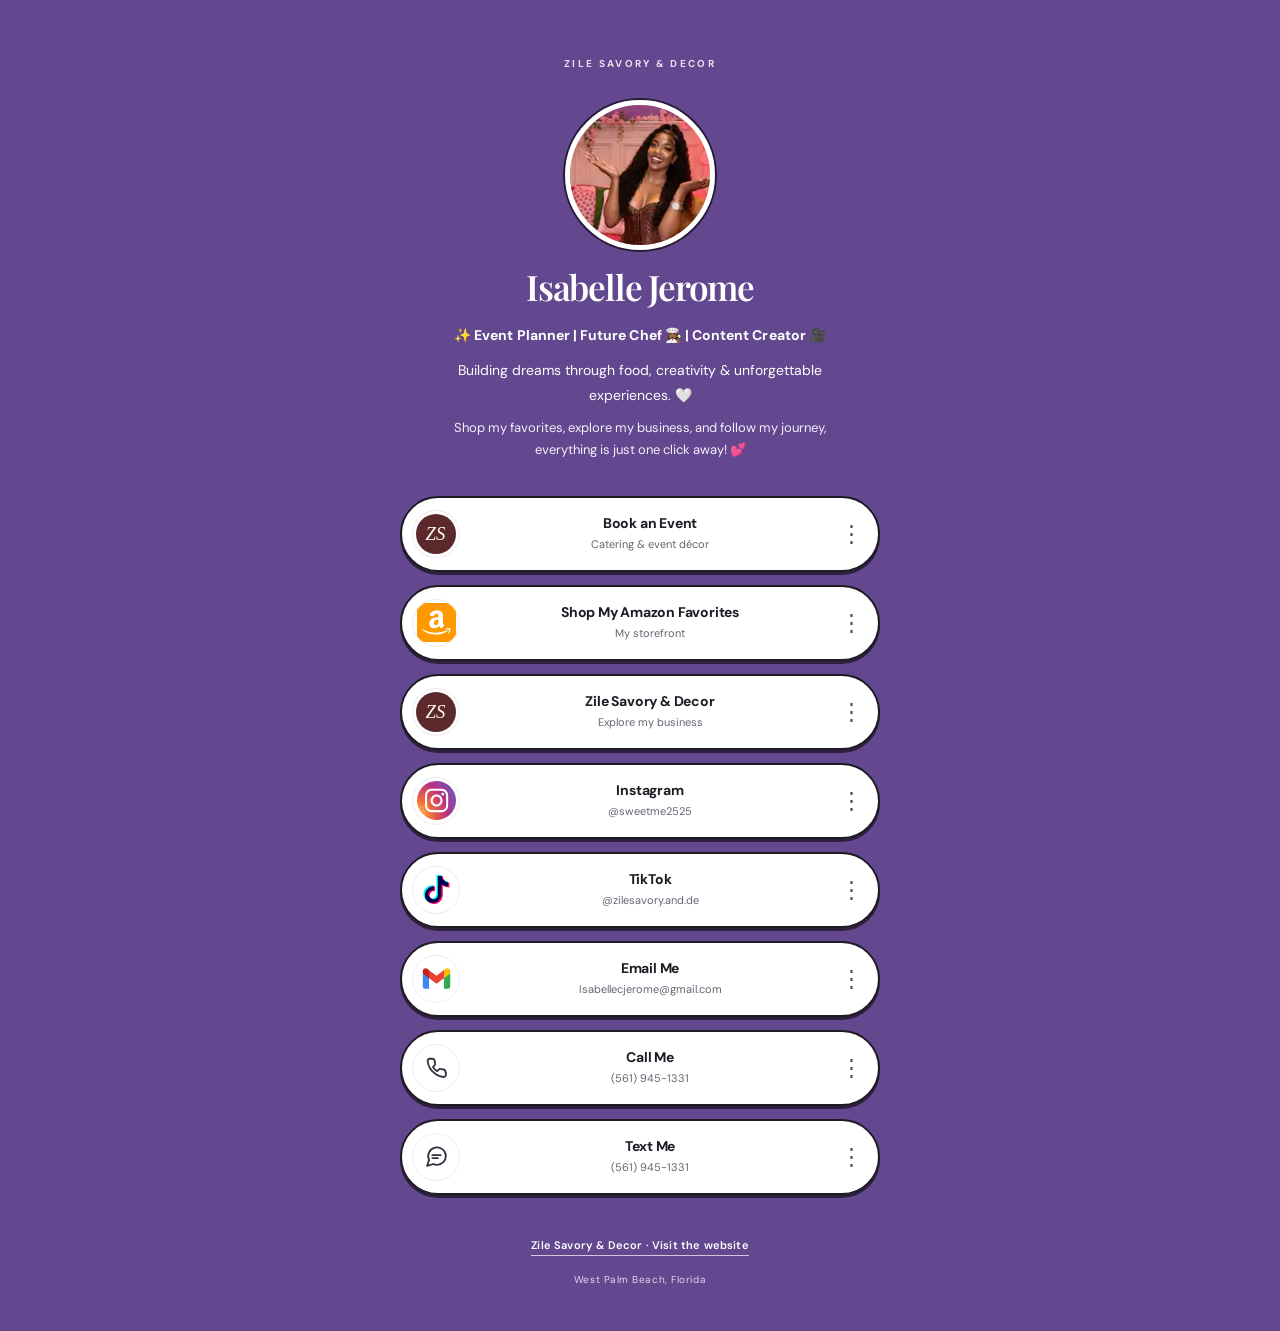
==== commit b54c26cb: "Match Linktree video style with purple pill links and Isabelle's exact introduction" ====
--- a/links/index.html
+++ b/links/index.html
@@ -2,154 +2,111 @@
 <html lang="en">
 <head>
 <meta charset="utf-8">
-<meta name="viewport" content="width=device-width,initial-scale=1">
-<meta name="theme-color" content="#f9f7f4">
-<title>Connect with Isabelle | Zile Savory &amp; Decor</title>
-<meta name="description" content="All of Isabelle Jerome's links for Zile Savory & Decor: Instagram, TikTok, Amazon Storefront, catering and décor bookings, email and phone.">
+<meta name="viewport" content="width=device-width, initial-scale=1">
+<meta name="theme-color" content="#63478F">
+<title>Isabelle Jerome | Zile Savory &amp; Decor</title>
+<meta name="description" content="Event Planner, Future Chef and Content Creator. Explore Zile Savory & Decor, Isabelle's favorites, and her social media, all in one place.">
 <meta property="og:type" content="website">
-<meta property="og:title" content="Isabelle Jerome | Zile Savory & Decor">
-<meta property="og:description" content="Catering, event décor, social profiles and favorites — all in one place.">
+<meta property="og:title" content="Isabelle Jerome | All My Links">
+<meta property="og:description" content="Event Planner | Future Chef | Content Creator — shop my favorites, explore my business and follow my journey.">
+<meta property="og:url" content="https://zilesavoryanddecor.com/links/">
 <meta property="og:image" content="https://zilesavoryanddecor.com/assets/isabelle-chef.webp">
-<meta property="og:url" content="https://zilesavoryanddecor.com/links/">
 <link rel="canonical" href="https://zilesavoryanddecor.com/links/">
 <link rel="icon" href="../assets/favicon.svg" type="image/svg+xml">
 <link rel="preconnect" href="https://fonts.googleapis.com">
 <link rel="preconnect" href="https://fonts.gstatic.com" crossorigin>
-<link href="https://fonts.googleapis.com/css2?family=Cormorant+Garamond:wght@400;500;600&family=DM+Sans:wght@400;500;600;700&display=swap" rel="stylesheet">
+<link href="https://fonts.googleapis.com/css2?family=DM+Sans:wght@400;500;600;700&family=Playfair+Display:wght@500;600&display=swap" rel="stylesheet">
 <style>
-:root{--paper:#faf8f5;--white:#fff;--ink:#241b1c;--muted:#776c69;--wine:#622d39;--wine-dark:#4d202b;--rule:#e4ddd6}
-*{box-sizing:border-box}
-html{scroll-behavior:smooth}
-body{margin:0;background:var(--paper);color:var(--ink);font-family:'DM Sans',Arial,sans-serif;-webkit-font-smoothing:antialiased}
-a{color:inherit}
-a:focus-visible{outline:2px solid var(--wine);outline-offset:3px}
-.layout{min-height:100svh;display:grid;grid-template-columns:minmax(330px,44%) minmax(0,1fr)}
-.visual{height:100svh;position:sticky;top:0;overflow:hidden;background:#ece8e4}
-.visual img{width:100%;height:100%;display:block;object-fit:cover;object-position:center 29%}
-.visual .photo-caption{position:absolute;bottom:29px;left:33px;max-width:190px;font-size:10px;color:#fff;letter-spacing:.12em;text-transform:uppercase;font-weight:700;text-shadow:0 1px 7px #333}
-.content-wrap{width:100%;min-width:0}
-.content{width:min(100%,626px);margin:0 auto;padding:47px clamp(28px,5.15vw,78px) 43px}
-.topbar{display:flex;align-items:start;justify-content:space-between;gap:16px}
-.brand{display:block;text-decoration:none;line-height:1}
-.brand-name{display:block;font-size:14px;letter-spacing:.085em;font-weight:700}
-.brand-sub{display:block;margin-top:7px;font-size:10px;letter-spacing:.28em;font-weight:700;color:var(--wine)}
-.area{font-size:9px;letter-spacing:.15em;font-weight:600;line-height:1.6;text-transform:uppercase;color:var(--muted);text-align:right;padding-top:1px}
-.intro{margin:61px 0 39px;display:flex;align-items:center;gap:25px}
-.avatar-frame{width:105px;height:105px;flex:none;overflow:hidden;border-radius:50%;background:#e5c8c7;border:3px solid #fff;outline:1px solid #ddcbc7}
-.avatar{display:block;width:100%;height:100%;object-fit:cover;object-position:center 40%;transform:scale(1.14)}
-.intro-copy{min-width:0;flex:1}
-.overline{margin:0 0 9px;font-size:10px;line-height:1.4;text-transform:uppercase;letter-spacing:.18em;font-weight:700;color:var(--wine)}
-h1{font-family:'Cormorant Garamond',Georgia,serif;font-size:clamp(44px,4.7vw,58px);line-height:.95;letter-spacing:-.028em;font-weight:500;margin:0}
-.intro-note{font-size:12px;line-height:1.6;color:#615955;max-width:270px;margin:14px 0 0}
-.book{display:flex;align-items:center;justify-content:space-between;gap:20px;padding:17px 23px;min-height:64px;text-decoration:none;background:var(--wine);color:white;transition:background-color .15s ease}
-.book:hover{background:var(--wine-dark)}
-.book strong{font-weight:600;font-size:13.5px;letter-spacing:.01em}
-.book .book-arrow{font-size:23px;font-weight:400;line-height:1}
-.group{margin-top:35px}
-.group-head{display:flex;align-items:center;gap:17px;margin-bottom:10px}
-.group-head h2{font-size:10px;letter-spacing:.16em;color:var(--wine);font-weight:700;margin:0;white-space:nowrap;text-transform:uppercase}
-.group-head:after{content:"";height:1px;flex:1;background:var(--rule)}
-.links{display:block}
-.link-row{display:flex;align-items:center;gap:18px;min-height:73px;padding:13px 6px 13px 2px;border-bottom:1px solid var(--rule);text-decoration:none;transition:background-color .15s ease}
-.link-row:hover{background:#f1ede7}
-.logo{display:flex;flex:none;align-items:center;justify-content:center;width:38px;height:38px;overflow:hidden;color:#3b3030}
-.logo svg{width:34px;height:34px;display:block;overflow:hidden}
-.logo svg.brand-art{border-radius:8px}
-.logo svg.brand-tiktok{border-radius:8px}
-.logo svg.brand-gmail{border-radius:7px}
-.logo svg.line-icon{width:25px;height:25px}
-.link-text{min-width:0;flex:1;display:flex;flex-direction:column;gap:5px}
-.link-title{font-size:14px;letter-spacing:-.005em;line-height:1.28;font-weight:600}
-.link-detail{font-size:11px;line-height:1.38;color:var(--muted);overflow-wrap:anywhere}
-.link-arrow{font-size:20px;color:#9b8c86;line-height:1;flex:none;padding-left:6px}
-.footer{margin-top:40px;padding-top:19px;border-top:1px solid var(--rule);display:flex;align-items:center;justify-content:space-between;gap:12px;color:var(--muted);font-size:10px}
-.footer a{text-decoration:none;border-bottom:1px solid #bcaeaa;padding-bottom:2px;color:#55444a;font-weight:600}
-@media(max-width:1020px){.layout{grid-template-columns:minmax(260px,38%) minmax(0,1fr)}.content{padding:38px clamp(24px,4vw,45px) 35px}.intro{gap:19px}.avatar-frame{width:92px;height:92px}.intro h1{font-size:48px}}
-@media(max-width:760px){
- .layout{display:block}
- .visual{display:none}
- .content{width:min(100%,530px);padding:32px 28px 34px}
- .intro{margin:51px 0 33px;gap:23px}
- h1,.intro h1{font-size:53px}
- .avatar-frame{width:98px;height:98px}
- .group{margin-top:34px}
- .link-row{min-height:73px}
+:root { --purple:#63478f;--white:#fff;--ink:#1f1b25;--shadow:#2d203c;--sub:#696271;--focus:#ffdb98; }
+* { box-sizing:border-box; }
+html { -webkit-text-size-adjust:100%;scroll-behavior:smooth; }
+body { margin:0; min-height:100vh;min-height:100svh;background:var(--purple);color:white;font:400 14px/1.55 'DM Sans',Arial,sans-serif;-webkit-font-smoothing:antialiased; }
+a { color:inherit; }
+a:focus-visible { outline:3px solid var(--focus); outline-offset:4px; }
+.page { width:min(100% - 28px,480px); margin:0 auto; padding:40px 0 43px; }
+.identity { text-align:center; }
+.brandline { display:block;color:rgba(255,255,255,.84);font-size:10px;font-weight:700;line-height:1.4;letter-spacing:.23em;text-transform:uppercase;text-decoration:none; }
+.portrait { display:block; width:138px; height:138px; object-fit:cover;object-position:center 37%;border-radius:50%;margin:29px auto 17px;border:5px solid #fff;box-shadow:0 0 0 2px #281b38; background:#e7c6d0; }
+h1 { font:600 35px/1.16 'Playfair Display',Georgia,serif;letter-spacing:-.034em;margin:0 0 16px; }
+.roles { font-size:14px;font-weight:700;line-height:1.7;letter-spacing:.004em;margin:0 auto 11px;max-width:420px; }
+.mission { font-size:14px;line-height:1.75;margin:0 auto 10px;max-width:395px; }
+.invitation { font-size:13px;line-height:1.7;margin:0 auto;max-width:395px;color:#f5eff9; }
+.list { display:grid; gap:13px; margin:34px auto 0; }
+.pill { min-height:76px;display:grid;grid-template-columns:48px minmax(0,1fr) 20px;align-items:center;gap:12px;padding:9px 18px 9px 10px;background:var(--white);color:var(--ink);border:2.2px solid var(--ink);border-radius:999px;text-decoration:none;box-shadow:0 3px 0 var(--shadow);transition:transform .15s,box-shadow .15s,background-color .15s; }
+.pill:hover { background:#fcfafc;transform:translateY(-1px);box-shadow:0 4px 0 var(--shadow); }
+.pill:active { transform:translateY(2px);box-shadow:0 1px 0 var(--shadow); }
+.pill-icon { display:flex;justify-content:center;align-items:center;overflow:hidden;width:48px;height:48px;border-radius:50%;background:#fff;border:1px solid #eeeaf0; flex:none; }
+.pill-icon img { width:40px;height:40px;display:block;object-fit:contain; }
+.pill-icon svg.brand-svg { display:block;width:39px;height:39px; }
+.pill-icon svg.brand-tiktok { width:39px;height:39px; }
+.pill-icon svg.brand-amazon {width:39px;height:39px;}
+.pill-icon svg.brand-gmail {width:39px;height:39px;}
+.pill-icon svg.utility-svg {width:25px;height:25px;color:#373041;}
+.pill-copy {display:flex; flex-direction:column;min-width:0;align-items:center;text-align:center;padding:0 2px;}
+.pill-copy strong { display:block;font-size:14px;line-height:1.26;font-weight:700;letter-spacing:-.015em; }
+.pill-copy small { display:block;font-size:11px;line-height:1.35;margin-top:5px;color:var(--sub);overflow-wrap:anywhere; }
+.pill-end {display:block;text-align:right;font-family:Arial,sans-serif;font-size:23px;line-height:1;font-weight:400;color:#5e5466;}
+.footer { margin:39px auto 0;text-align:center; }
+.footer a {color:white;text-decoration:none;border-bottom:1px solid rgba(255,255,255,.7);padding-bottom:3px;font-size:11px;line-height:1.6;font-weight:600;letter-spacing:.015em;}
+.footer p {font-size:10px;letter-spacing:.055em;margin:17px 0 0;color:rgba(255,255,255,.8);}
+@media(max-width:400px) {
+ .page { width:calc(100% - 25px);padding-top:33px;}
+ .portrait {width:125px;height:125px;margin-top:25px;}
+ h1 {font-size:31px;margin-bottom:13px;}
+ .roles {font-size:13px;}
+ .mission {font-size:13px;}
+ .invitation{font-size:12.5px;}
+ .list{gap:12px;margin-top:29px;}
+ .pill{min-height:71px;grid-template-columns:44px minmax(0,1fr) 16px;gap:7px;padding-right:16px;padding-left:9px;}
+ .pill-icon{width:44px;height:44px;}
+ .pill-icon img{width:38px;height:38px;}
+ .pill-icon svg.brand-svg{width:36px;height:36px;}
+ .pill-copy strong{font-size:13px;}
+ .pill-copy small{font-size:10.5px;}
+ .pill-end{font-size:21px;}
 }
-@media(max-width:400px){
- .content{padding:29px 23px 30px}
- .brand-name{font-size:12.5px}
- .brand-sub{font-size:9px}
- .area{font-size:8px;letter-spacing:.09em}
- .intro{margin:45px 0 30px;gap:15px}
- .intro h1{font-size:43px}
- .avatar-frame{width:83px;height:83px}
- .intro-note{font-size:11px;margin-top:11px}
- .link-row{gap:14px}
- .logo{width:36px;height:36px}
- .footer{flex-direction:column;align-items:flex-start}
-}
-@media(prefers-reduced-motion:reduce){html{scroll-behavior:auto}.book,.link-row{transition:none}}
+@media(min-width:700px) { .page{padding-top:57px;} .portrait{width:150px;height:150px;} }
+@media(prefers-reduced-motion:reduce) {html{scroll-behavior:auto}.pill{transition:none;} }
 </style>
-<!-- Brand-mark vector sources: Instagram (gauravghongde/social-icons), TikTok/Amazon/Gmail (SuperTinyIcons, MIT License, Copyright Terence Eden).
-     https://github.com/edent/SuperTinyIcons/blob/master/LICENSE
-     Brand marks are trademarks of their respective owners and link to independent profiles. -->
+<!-- Brand icons are SVG artwork from SuperTinyIcons (MIT) and social-icons (original colored Instagram icon).
+     They are not AI-generated illustrations. Trademarks belong to their respective owners. -->
 </head>
 <body>
-<div class="layout">
-<aside class="visual" aria-hidden="true">
-  <img src="../assets/isabelle-chef.webp" alt="" loading="eager" decoding="async" width="900" height="1100">
-  <div class="photo-caption">Zile Savory &amp; Decor</div>
-</aside>
-<main class="content-wrap">
-<div class="content">
- <div class="topbar">
-  <a class="brand" href="../index.html" aria-label="Zile Savory and Decor homepage"><span class="brand-name">ZILE SAVORY</span><span class="brand-sub">&amp; DECOR</span></a>
-  <span class="area">West Palm Beach<br>Florida</span>
- </div>
- <header class="intro">
-  <div class="avatar-frame"><img class="avatar" src="[data-uri]" width="105" height="105" alt="Isabelle Jerome smiling" decoding="async"></div>
-  <div class="intro-copy">
-   <p class="overline">Meet the founder</p>
-   <h1>Isabelle<br>Jerome</h1>
-   <p class="intro-note">Catering, event décor and my everyday favorites.</p>
-  </div>
+<main class="page">
+ <header class="identity">
+  <a class="brandline" href="../index.html">Zile Savory &amp; Decor</a>
+  <img class="portrait" src="[data-uri]" alt="Isabelle smiling in a decorated pink room" width="138" height="138" fetchpriority="high" decoding="async">
+  <h1>Isabelle Jerome</h1>
+  <p class="roles">✨ Event Planner | Future Chef 👩🏾‍🍳 | Content Creator 🎥</p>
+  <p class="mission">Building dreams through food, creativity &amp; unforgettable experiences. 🤍</p>
+  <p class="invitation">Shop my favorites, explore my business, and follow my journey, everything is just one click away! 💕</p>
  </header>
- <a class="book" href="https://form.jotform.com/261891107330048" target="_blank" rel="noopener noreferrer"><strong>Book an event with Zile</strong><span class="book-arrow" aria-hidden="true">↗</span></a>
- <section class="group" aria-labelledby="follow-title">
-  <div class="group-head"><h2 id="follow-title">Follow &amp; shop</h2></div>
-  <nav class="links" aria-label="Social platforms and shopping links">
-   <a class="link-row" href="https://www.instagram.com/sweetme2525" target="_blank" rel="noopener noreferrer"><span class="logo" aria-hidden="true"><svg class="brand-art brand-instagram" aria-hidden="true" focusable="false" enable-background="new 0 0 512 512" id="Layer_1" version="1.1" viewBox="0 0 512 512" xml:space="preserve" xmlns="http://www.w3.org/2000/svg" xmlns:xlink="http://www.w3.org/1999/xlink"><g><g id="Background_1_"><radialGradient cx="51.9924" cy="13.5086" gradientTransform="matrix(5.660332e-002 -1.08 0.918 4.811314e-002 -5.988 520.5566)" gradientUnits="userSpaceOnUse" id="SVGID_1_" r="684.4449"><stop offset="0" style="stop-color:#FED576"/><stop offset="0.2634" style="stop-color:#F47133"/><stop offset="0.6091" style="stop-color:#BC3081"/><stop offset="1" style="stop-color:#4C63D2"/></radialGradient><path d="M0,249.5v13.8C3.6,395.7,110.2,502,237.1,512h39C403.7,501.9,508.5,394.7,512,263.1v-13.6    C508.5,115.6,400.1,7,269.4,0.3C128.8-6.8,3.9,106,0,249.5z" fill="url(#SVGID_1_)"/></g><g id="Symbol"><g><path d="M257.2,128.6c40.8,0,45.6,0.1,61.8,0.9c14.9,0.6,22.9,3.2,28.3,5.3c7.1,2.8,12.2,6.2,17.5,11.6     c5.3,5.4,8.7,10.6,11.5,17.8c2.1,5.5,4.5,13.7,5.3,28.9c0.8,16.4,0.9,21.3,0.9,62.8s-0.1,46.4-0.9,62.8     c-0.6,15.1-3.1,23.4-5.3,28.9c-2.8,7.2-6.1,12.4-11.5,17.8c-5.3,5.4-10.4,8.8-17.5,11.6c-5.4,2.2-13.5,4.7-28.3,5.3     c-16.1,0.8-21,0.9-61.8,0.9s-45.6-0.1-61.8-0.9c-14.9-0.6-22.9-3.2-28.3-5.3c-7.1-2.8-12.2-6.2-17.5-11.6s-8.7-10.6-11.5-17.8     c-2.1-5.5-4.5-13.7-5.3-28.9c-0.8-16.4-0.9-21.3-0.9-62.8s0.1-46.4,0.9-62.8c0.6-15.1,3.1-23.4,5.3-28.9     c2.8-7.2,6.1-12.4,11.5-17.8c5.3-5.4,10.4-8.8,17.5-11.6c5.4-2.2,13.5-4.7,28.3-5.3C211.5,128.8,216.4,128.6,257.2,128.6      M257.2,100.6c-41.5,0-46.7,0.2-62.9,1s-27.4,3.4-37.1,7.2c-10.1,4-18.6,9.3-27,18c-8.5,8.7-13.7,17.3-17.6,27.6     c-3.8,9.8-6.4,21.2-7.1,37.7c-0.8,16.5-0.9,21.8-0.9,64s0.2,47.5,0.9,64c0.8,16.5,3.4,27.8,7.1,37.7c3.9,10.2,9.1,18.9,17.6,27.6     s17,14,27,18c9.7,3.9,20.9,6.5,37.1,7.2c16.3,0.8,21.5,1,62.9,1s46.7-0.2,62.9-1c16.2-0.8,27.4-3.4,37.1-7.2     c10.1-4,18.6-9.3,27-18c8.5-8.7,13.7-17.3,17.6-27.6c3.8-9.8,6.4-21.2,7.1-37.7c0.8-16.5,0.9-21.8,0.9-64s-0.2-47.5-0.9-64     c-0.8-16.5-3.4-27.8-7.1-37.7c-3.9-10.2-9.1-18.9-17.6-27.6s-17-14-27-18c-9.7-3.9-20.9-6.5-37.1-7.2     C303.9,100.8,298.6,100.6,257.2,100.6L257.2,100.6z" fill="#FFFFFF"/><path d="M257.2,176.2c-43.4,0-78.4,35.7-78.4,79.8s35.1,79.8,78.4,79.8s78.4-35.7,78.4-79.8     S300.5,176.2,257.2,176.2z M257.2,307.8c-28.1,0-50.9-23.1-50.9-51.8s22.8-51.8,50.9-51.8s50.9,23.1,50.9,51.8     C308.1,284.7,285.3,307.8,257.2,307.8z" fill="#FFFFFF"/><ellipse cx="338.7" cy="173" fill="#FFFFFF" rx="18.3" ry="18.6"/></g></g></g></svg></span><span class="link-text"><span class="link-title">Instagram</span><span class="link-detail">@sweetme2525</span></span><span class="link-arrow" aria-hidden="true">↗</span></a>
-   <a class="link-row" href="https://www.tiktok.com/@zilesavory.and.de" target="_blank" rel="noopener noreferrer"><span class="logo" aria-hidden="true"><svg class="brand-art brand-tiktok" aria-hidden="true" focusable="false" xmlns="http://www.w3.org/2000/svg"
+ <nav class="list" aria-label="All of Isabelle's links">
+  <a class="pill" href="https://form.jotform.com/261891107330048" target="_blank" rel="noopener noreferrer" aria-label="Book an Event"><span class="pill-icon" aria-hidden="true"><img src="../assets/favicon.svg" alt="" width="40" height="40" loading="lazy"></span><span class="pill-copy"><strong>Book an Event</strong><small>Catering &amp; event décor</small></span><span class="pill-end" aria-hidden="true">⋮</span></a>
+  <a class="pill" href="https://www.amazon.com/shop/isah" target="_blank" rel="noopener noreferrer" aria-label="Shop My Amazon Favorites"><span class="pill-icon" aria-hidden="true"><svg class="brand-svg brand-amazon" aria-hidden="true" focusable="false" xmlns="http://www.w3.org/2000/svg"
+aria-label="Amazon" role="img"
+viewBox="0 0 512 512"><path
+d="m0 0H512V512H0"
+fill="#f90"/><path fill="#fff" d="M283 187c-62 2-121 19-121 81 0 43 26 64 61 64 31 0 51-12 68-30 8 11 10 16 24 27q5 3 10-1l31-27q4-4 0-10c-7-11-15-19-15-39v-64c0-27 2-52-18-70-17-16-38-20-62-21-53-1-88 28-93 62q-1 8 7 9l37 5c6 1 9-4 10-8 6-22 29-28 43-23 20 6 18 29 18 45m-36 105c-15 0-25-13-25-30 1-36 29-42 61-42v18c0 32-17 54-36 54m168 106c13-11 26-38 25-57 0-7-1-8-8-10-13-4-46-5-62 10-3 3-2 5 1 5 11-2 45-6 50 2 4 7-8 35-12 47-2 5 2 6 6 3M58 342c96 91 247 94 345 25 7-4 0-12-6-9A376 376 0 0162 337c-4-3-8 2-4 5"/></svg></span><span class="pill-copy"><strong>Shop My Amazon Favorites</strong><small>My storefront</small></span><span class="pill-end" aria-hidden="true">⋮</span></a>
+  <a class="pill" href="https://zilesavoryanddecor.com/" aria-label="Zile Savory &amp; Decor"><span class="pill-icon" aria-hidden="true"><img src="../assets/favicon.svg" alt="" width="40" height="40" loading="lazy"></span><span class="pill-copy"><strong>Zile Savory &amp; Decor</strong><small>Explore my business</small></span><span class="pill-end" aria-hidden="true">⋮</span></a>
+  <a class="pill" href="https://www.instagram.com/sweetme2525" target="_blank" rel="noopener noreferrer" aria-label="Instagram"><span class="pill-icon" aria-hidden="true"><svg class="brand-svg brand-instagram" aria-hidden="true" focusable="false" enable-background="new 0 0 512 512" id="Layer_1" version="1.1" viewBox="0 0 512 512" xml:space="preserve" xmlns="http://www.w3.org/2000/svg" xmlns:xlink="http://www.w3.org/1999/xlink"><g><g id="Background_1_"><radialGradient cx="51.9924" cy="13.5086" gradientTransform="matrix(5.660332e-002 -1.08 0.918 4.811314e-002 -5.988 520.5566)" gradientUnits="userSpaceOnUse" id="SVGID_1_" r="684.4449"><stop offset="0" style="stop-color:#FED576"/><stop offset="0.2634" style="stop-color:#F47133"/><stop offset="0.6091" style="stop-color:#BC3081"/><stop offset="1" style="stop-color:#4C63D2"/></radialGradient><path d="M0,249.5v13.8C3.6,395.7,110.2,502,237.1,512h39C403.7,501.9,508.5,394.7,512,263.1v-13.6    C508.5,115.6,400.1,7,269.4,0.3C128.8-6.8,3.9,106,0,249.5z" fill="url(#SVGID_1_)"/></g><g id="Symbol"><g><path d="M257.2,128.6c40.8,0,45.6,0.1,61.8,0.9c14.9,0.6,22.9,3.2,28.3,5.3c7.1,2.8,12.2,6.2,17.5,11.6     c5.3,5.4,8.7,10.6,11.5,17.8c2.1,5.5,4.5,13.7,5.3,28.9c0.8,16.4,0.9,21.3,0.9,62.8s-0.1,46.4-0.9,62.8     c-0.6,15.1-3.1,23.4-5.3,28.9c-2.8,7.2-6.1,12.4-11.5,17.8c-5.3,5.4-10.4,8.8-17.5,11.6c-5.4,2.2-13.5,4.7-28.3,5.3     c-16.1,0.8-21,0.9-61.8,0.9s-45.6-0.1-61.8-0.9c-14.9-0.6-22.9-3.2-28.3-5.3c-7.1-2.8-12.2-6.2-17.5-11.6s-8.7-10.6-11.5-17.8     c-2.1-5.5-4.5-13.7-5.3-28.9c-0.8-16.4-0.9-21.3-0.9-62.8s0.1-46.4,0.9-62.8c0.6-15.1,3.1-23.4,5.3-28.9     c2.8-7.2,6.1-12.4,11.5-17.8c5.3-5.4,10.4-8.8,17.5-11.6c5.4-2.2,13.5-4.7,28.3-5.3C211.5,128.8,216.4,128.6,257.2,128.6      M257.2,100.6c-41.5,0-46.7,0.2-62.9,1s-27.4,3.4-37.1,7.2c-10.1,4-18.6,9.3-27,18c-8.5,8.7-13.7,17.3-17.6,27.6     c-3.8,9.8-6.4,21.2-7.1,37.7c-0.8,16.5-0.9,21.8-0.9,64s0.2,47.5,0.9,64c0.8,16.5,3.4,27.8,7.1,37.7c3.9,10.2,9.1,18.9,17.6,27.6     s17,14,27,18c9.7,3.9,20.9,6.5,37.1,7.2c16.3,0.8,21.5,1,62.9,1s46.7-0.2,62.9-1c16.2-0.8,27.4-3.4,37.1-7.2     c10.1-4,18.6-9.3,27-18c8.5-8.7,13.7-17.3,17.6-27.6c3.8-9.8,6.4-21.2,7.1-37.7c0.8-16.5,0.9-21.8,0.9-64s-0.2-47.5-0.9-64     c-0.8-16.5-3.4-27.8-7.1-37.7c-3.9-10.2-9.1-18.9-17.6-27.6s-17-14-27-18c-9.7-3.9-20.9-6.5-37.1-7.2     C303.9,100.8,298.6,100.6,257.2,100.6L257.2,100.6z" fill="#FFFFFF"/><path d="M257.2,176.2c-43.4,0-78.4,35.7-78.4,79.8s35.1,79.8,78.4,79.8s78.4-35.7,78.4-79.8     S300.5,176.2,257.2,176.2z M257.2,307.8c-28.1,0-50.9-23.1-50.9-51.8s22.8-51.8,50.9-51.8s50.9,23.1,50.9,51.8     C308.1,284.7,285.3,307.8,257.2,307.8z" fill="#FFFFFF"/><ellipse cx="338.7" cy="173" fill="#FFFFFF" rx="18.3" ry="18.6"/></g></g></g></svg></span><span class="pill-copy"><strong>Instagram</strong><small>@sweetme2525</small></span><span class="pill-end" aria-hidden="true">⋮</span></a>
+  <a class="pill" href="https://www.tiktok.com/@zilesavory.and.de" target="_blank" rel="noopener noreferrer" aria-label="TikTok"><span class="pill-icon" aria-hidden="true"><svg class="brand-svg brand-tiktok" aria-hidden="true" focusable="false" xmlns="http://www.w3.org/2000/svg"
 aria-label="TikTok" role="img"
 viewBox="0 0 512 512"><path
 d="m0 0H512V512H0"
-fill="#fff"/><use href="#t" fill="#f05" x="18" y="15"/><g style="fill:#0ee;mix-blend-mode:multiply"><path id="t" d="M219 265a54 54 0 1037 51V64h64a88 88 0 0088 88v63a150 150 0 01-88-28V315A117 117 0 11219 200"/></g></svg></span><span class="link-text"><span class="link-title">TikTok</span><span class="link-detail">@zilesavory.and.de</span></span><span class="link-arrow" aria-hidden="true">↗</span></a>
-   <a class="link-row" href="https://www.amazon.com/shop/isah" target="_blank" rel="noopener noreferrer"><span class="logo" aria-hidden="true"><svg class="brand-art brand-amazon" aria-hidden="true" focusable="false" xmlns="http://www.w3.org/2000/svg"
-aria-label="Amazon" role="img"
-viewBox="0 0 512 512"><path
-d="m0 0H512V512H0"
-fill="#f90"/><path fill="#fff" d="M283 187c-62 2-121 19-121 81 0 43 26 64 61 64 31 0 51-12 68-30 8 11 10 16 24 27q5 3 10-1l31-27q4-4 0-10c-7-11-15-19-15-39v-64c0-27 2-52-18-70-17-16-38-20-62-21-53-1-88 28-93 62q-1 8 7 9l37 5c6 1 9-4 10-8 6-22 29-28 43-23 20 6 18 29 18 45m-36 105c-15 0-25-13-25-30 1-36 29-42 61-42v18c0 32-17 54-36 54m168 106c13-11 26-38 25-57 0-7-1-8-8-10-13-4-46-5-62 10-3 3-2 5 1 5 11-2 45-6 50 2 4 7-8 35-12 47-2 5 2 6 6 3M58 342c96 91 247 94 345 25 7-4 0-12-6-9A376 376 0 0162 337c-4-3-8 2-4 5"/></svg></span><span class="link-text"><span class="link-title">Amazon Storefront</span><span class="link-detail">Shop Isabelle's finds</span></span><span class="link-arrow" aria-hidden="true">↗</span></a>
-  </nav>
- </section>
- <section class="group" aria-labelledby="business-title">
-  <div class="group-head"><h2 id="business-title">Discover the business</h2></div>
-  <nav class="links" aria-label="Zile Savory business website"><a class="link-row" href="https://zilesavoryanddecor.com/"><span class="logo" aria-hidden="true"><svg class="line-icon" width="26" height="26" viewBox="0 0 24 24" aria-hidden="true" focusable="false" fill="none" stroke="currentColor" stroke-linecap="round" stroke-linejoin="round" stroke-width="1.65"><circle cx="12" cy="12" r="9"/><path d="M3 12h18M12 3c-3 2.8-4.5 5.8-4.5 9s1.5 6.2 4.5 9c3-2.8 4.5-5.8 4.5-9S15 5.8 12 3Z"/></svg></span><span class="link-text"><span class="link-title">Zile Savory & Decor</span><span class="link-detail">Visit our website</span></span><span class="link-arrow" aria-hidden="true">↗</span></a></nav>
- </section>
- <section class="group" aria-labelledby="contact-title">
-  <div class="group-head"><h2 id="contact-title">Get in touch</h2></div>
-  <nav class="links" aria-label="Contact Isabelle">
-   <a class="link-row" href="mailto:Isabellecjerome@gmail.com"><span class="logo" aria-hidden="true"><svg class="brand-art brand-gmail" aria-hidden="true" focusable="false" xmlns="http://www.w3.org/2000/svg"
+fill="#fff"/><use href="#t" fill="#f05" x="18" y="15"/><g style="fill:#0ee;mix-blend-mode:multiply"><path id="t" d="M219 265a54 54 0 1037 51V64h64a88 88 0 0088 88v63a150 150 0 01-88-28V315A117 117 0 11219 200"/></g></svg></span><span class="pill-copy"><strong>TikTok</strong><small>@zilesavory.and.de</small></span><span class="pill-end" aria-hidden="true">⋮</span></a>
+  <a class="pill" href="mailto:Isabellecjerome@gmail.com" aria-label="Email Me"><span class="pill-icon" aria-hidden="true"><svg class="brand-svg brand-gmail" aria-hidden="true" focusable="false" xmlns="http://www.w3.org/2000/svg"
 aria-label="Gmail" role="img"
 viewBox="0 0 512 512"><path
 d="m0 0H512V512H0"
-fill="#fff"/><path d="m76 190v171q0 30 30 30h52V190" fill="#4285f4"/><path d="m354 190v201h52q30 0 30-30V190" fill="#34a853"/><path d="m350 255V149l28-21c24-18 58 2 58 30v32" fill="#fbbc04"/><path d="m154 249V143l102 77 98-74v106l-98 74" fill="#ea4335"/><path d="m76 190v-32c0-29 34-48 58-30l24 18v106" fill="#c5221f"/></svg></span><span class="link-text"><span class="link-title">Email</span><span class="link-detail">Isabellecjerome@gmail.com</span></span><span class="link-arrow" aria-hidden="true">↗</span></a>
-   <a class="link-row" href="tel:+15619451331"><span class="logo" aria-hidden="true"><svg class="line-icon" width="26" height="26" viewBox="0 0 24 24" aria-hidden="true" focusable="false" fill="none" stroke="currentColor" stroke-linecap="round" stroke-linejoin="round" stroke-width="1.65"><path d="M21 16.5v2.6a2 2 0 0 1-2.1 2 17 17 0 0 1-7.3-2.5 17 17 0 0 1-5.2-5.2 17 17 0 0 1-2.5-7.3A2 2 0 0 1 5.9 4h2.6a2 2 0 0 1 2 1.7l.4 2.7a2 2 0 0 1-.6 1.8L8.7 11.6a13 13 0 0 0 3.7 3.7l1.5-1.6a2 2 0 0 1 1.8-.6l2.7.4a2 2 0 0 1 1.6 3Z"/></svg></span><span class="link-text"><span class="link-title">Call</span><span class="link-detail">(561) 945-1331</span></span><span class="link-arrow" aria-hidden="true">↗</span></a>
-   <a class="link-row" href="sms:+15619451331"><span class="logo" aria-hidden="true"><svg class="line-icon" width="26" height="26" viewBox="0 0 24 24" aria-hidden="true" focusable="false" fill="none" stroke="currentColor" stroke-linecap="round" stroke-linejoin="round" stroke-width="1.65"><path d="M20.5 11.5a8.5 8.5 0 0 1-8.5 8.5 9.5 9.5 0 0 1-4-.9L3 21l1.9-5.2A8.5 8.5 0 1 1 20.5 11.5Z"/><path d="M8.5 10.5h7M8.5 13.7h4.7"/></svg></span><span class="link-text"><span class="link-title">Text Message</span><span class="link-detail">(561) 945-1331</span></span><span class="link-arrow" aria-hidden="true">↗</span></a>
-  </nav>
- </section>
- <footer class="footer"><span>© 2026 Zile Savory &amp; Decor</span><a href="../index.html">Main website</a></footer>
-</div>
+fill="#fff"/><path d="m76 190v171q0 30 30 30h52V190" fill="#4285f4"/><path d="m354 190v201h52q30 0 30-30V190" fill="#34a853"/><path d="m350 255V149l28-21c24-18 58 2 58 30v32" fill="#fbbc04"/><path d="m154 249V143l102 77 98-74v106l-98 74" fill="#ea4335"/><path d="m76 190v-32c0-29 34-48 58-30l24 18v106" fill="#c5221f"/></svg></span><span class="pill-copy"><strong>Email Me</strong><small>Isabellecjerome@gmail.com</small></span><span class="pill-end" aria-hidden="true">⋮</span></a>
+  <a class="pill" href="tel:+15619451331" aria-label="Call Me"><span class="pill-icon" aria-hidden="true"><svg class="utility-svg" aria-hidden="true" viewBox="0 0 24 24" fill="none" stroke="currentColor" stroke-width="1.75" stroke-linecap="round" stroke-linejoin="round"><path d="M21 16.4v2.7a2 2 0 0 1-2.2 2 17 17 0 0 1-7.4-2.6 17 17 0 0 1-5.3-5.3A17 17 0 0 1 3.5 5.8 2 2 0 0 1 5.5 3.6h2.7a2 2 0 0 1 2 1.7l.5 2.8a2 2 0 0 1-.6 1.9L8.6 11.5a13.4 13.4 0 0 0 4 4l1.5-1.5a2 2 0 0 1 1.9-.6l2.8.5a2 2 0 0 1 1.7 2.5Z"/></svg></span><span class="pill-copy"><strong>Call Me</strong><small>(561) 945-1331</small></span><span class="pill-end" aria-hidden="true">⋮</span></a>
+  <a class="pill" href="sms:+15619451331" aria-label="Text Me"><span class="pill-icon" aria-hidden="true"><svg class="utility-svg" aria-hidden="true" viewBox="0 0 24 24" fill="none" stroke="currentColor" stroke-width="1.75" stroke-linecap="round" stroke-linejoin="round"><path d="M21 11.3A8.5 8.5 0 0 1 12.5 20c-1.3 0-2.5-.2-3.6-.8L3 21l1.8-5.7a8.5 8.5 0 1 1 16.2-4Z"/><path d="M8 10.7h8M8 13.5h5.4"/></svg></span><span class="pill-copy"><strong>Text Me</strong><small>(561) 945-1331</small></span><span class="pill-end" aria-hidden="true">⋮</span></a>
+ </nav>
+ <footer class="footer">
+  <a href="../index.html">Zile Savory &amp; Decor · Visit the website</a>
+  <p>West Palm Beach, Florida</p>
+ </footer>
 </main>
-</div>
 </body>
 </html>
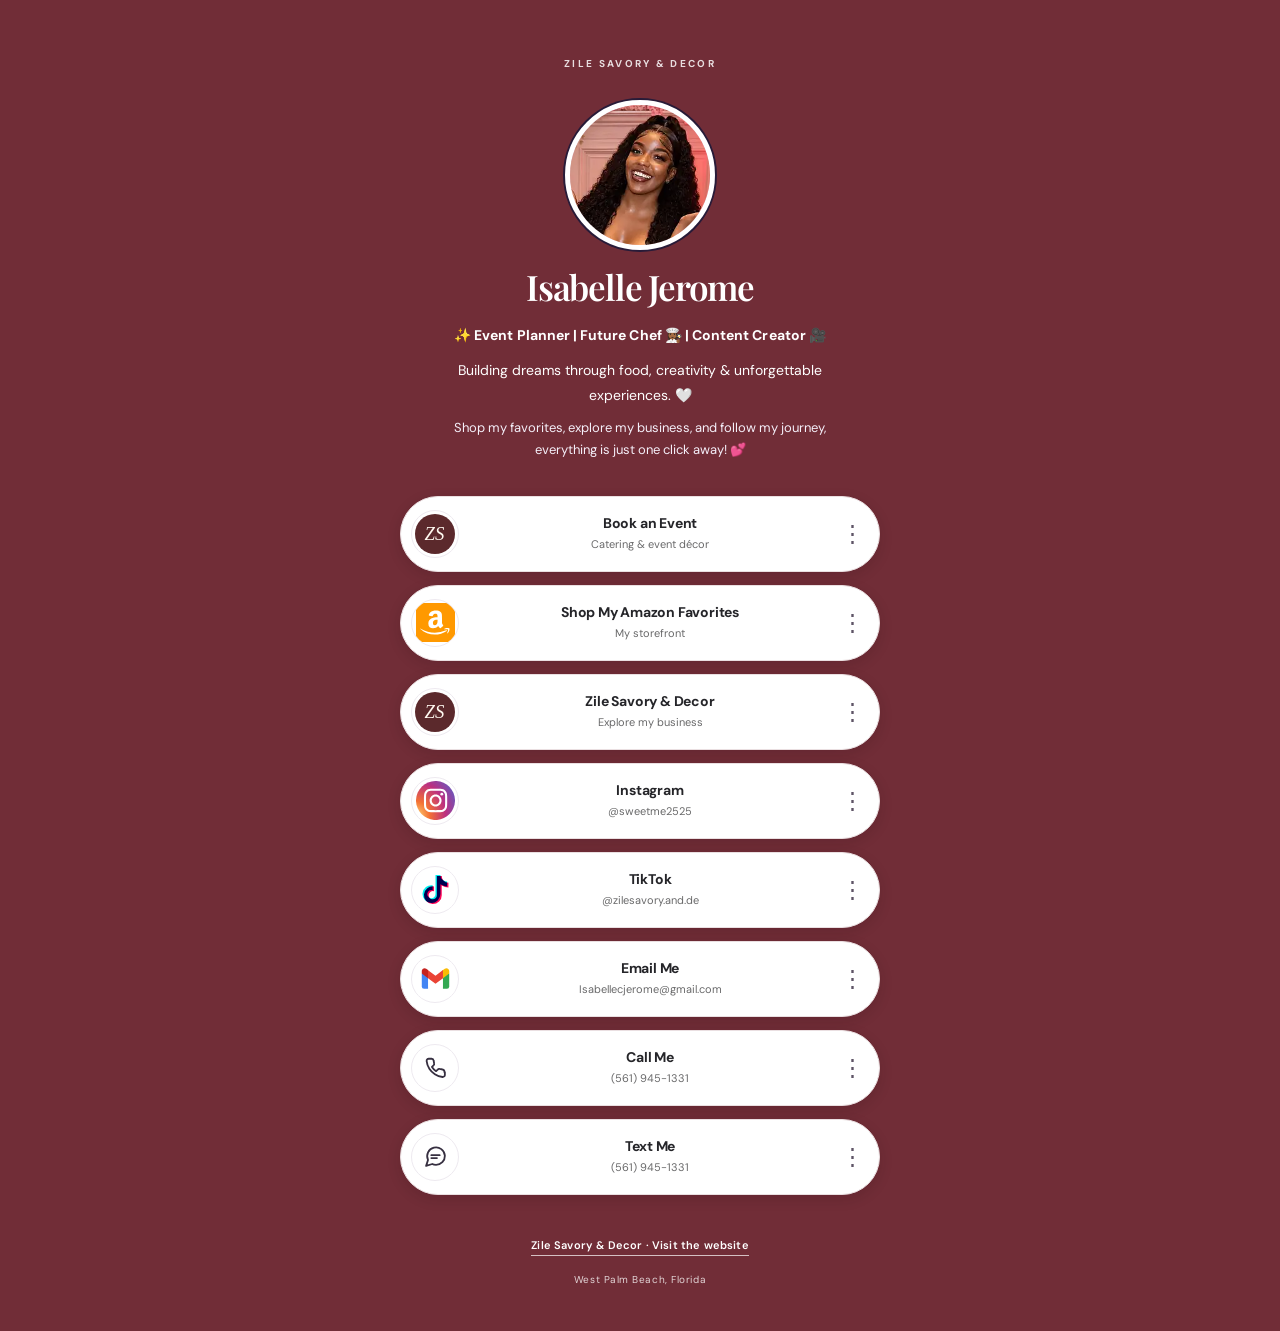
==== commit ab4736cf: "Match Zile colors, upgrade founder photo and fix links to main website" ====
--- a/links/index.html
+++ b/links/index.html
@@ -3,7 +3,7 @@
 <head>
 <meta charset="utf-8">
 <meta name="viewport" content="width=device-width, initial-scale=1">
-<meta name="theme-color" content="#63478F">
+<meta name="theme-color" content="#712d37">
 <title>Isabelle Jerome | Zile Savory &amp; Decor</title>
 <meta name="description" content="Event Planner, Future Chef and Content Creator. Explore Zile Savory & Decor, Isabelle's favorites, and her social media, all in one place.">
 <meta property="og:type" content="website">
@@ -17,7 +17,7 @@
 <link rel="preconnect" href="https://fonts.gstatic.com" crossorigin>
 <link href="https://fonts.googleapis.com/css2?family=DM+Sans:wght@400;500;600;700&family=Playfair+Display:wght@500;600&display=swap" rel="stylesheet">
 <style>
-:root { --purple:#63478f;--white:#fff;--ink:#1f1b25;--shadow:#2d203c;--sub:#696271;--focus:#ffdb98; }
+:root { --purple:#712d37;--white:#fff;--ink:#252529;--shadow:#58232d;--sub:#69696a;--focus:#f6f4ef; }
 * { box-sizing:border-box; }
 html { -webkit-text-size-adjust:100%;scroll-behavior:smooth; }
 body { margin:0; min-height:100vh;min-height:100svh;background:var(--purple);color:white;font:400 14px/1.55 'DM Sans',Arial,sans-serif;-webkit-font-smoothing:antialiased; }
@@ -32,9 +32,9 @@
 .mission { font-size:14px;line-height:1.75;margin:0 auto 10px;max-width:395px; }
 .invitation { font-size:13px;line-height:1.7;margin:0 auto;max-width:395px;color:#f5eff9; }
 .list { display:grid; gap:13px; margin:34px auto 0; }
-.pill { min-height:76px;display:grid;grid-template-columns:48px minmax(0,1fr) 20px;align-items:center;gap:12px;padding:9px 18px 9px 10px;background:var(--white);color:var(--ink);border:2.2px solid var(--ink);border-radius:999px;text-decoration:none;box-shadow:0 3px 0 var(--shadow);transition:transform .15s,box-shadow .15s,background-color .15s; }
-.pill:hover { background:#fcfafc;transform:translateY(-1px);box-shadow:0 4px 0 var(--shadow); }
-.pill:active { transform:translateY(2px);box-shadow:0 1px 0 var(--shadow); }
+.pill { min-height:76px;display:grid;grid-template-columns:48px minmax(0,1fr) 20px;align-items:center;gap:12px;padding:9px 18px 9px 10px;background:var(--white);color:var(--ink);border:1.5px solid #eadfe1;border-radius:999px;text-decoration:none;box-shadow:0 4px 14px rgba(25,6,13,.14);transition:transform .15s,box-shadow .15s,background-color .15s; }
+.pill:hover { background:#fcfafc;transform:translateY(-1px);box-shadow:0 7px 16px rgba(25,6,13,.17); }
+.pill:active { transform:translateY(2px);box-shadow:0 2px 6px rgba(25,6,13,.12); }
 .pill-icon { display:flex;justify-content:center;align-items:center;overflow:hidden;width:48px;height:48px;border-radius:50%;background:#fff;border:1px solid #eeeaf0; flex:none; }
 .pill-icon img { width:40px;height:40px;display:block;object-fit:contain; }
 .pill-icon svg.brand-svg { display:block;width:39px;height:39px; }
@@ -74,8 +74,8 @@
 <body>
 <main class="page">
  <header class="identity">
-  <a class="brandline" href="../index.html">Zile Savory &amp; Decor</a>
-  <img class="portrait" src="[data-uri]" alt="Isabelle smiling in a decorated pink room" width="138" height="138" fetchpriority="high" decoding="async">
+  <a class="brandline" href="https://zilesavoryanddecor.com/">Zile Savory &amp; Decor</a>
+  <img class="portrait" src="[data-uri]" alt="Isabelle smiling in a decorated pink room" width="138" height="138" fetchpriority="high" decoding="async">
   <h1>Isabelle Jerome</h1>
   <p class="roles">✨ Event Planner | Future Chef 👩🏾‍🍳 | Content Creator 🎥</p>
   <p class="mission">Building dreams through food, creativity &amp; unforgettable experiences. 🤍</p>
@@ -104,7 +104,7 @@
   <a class="pill" href="sms:+15619451331" aria-label="Text Me"><span class="pill-icon" aria-hidden="true"><svg class="utility-svg" aria-hidden="true" viewBox="0 0 24 24" fill="none" stroke="currentColor" stroke-width="1.75" stroke-linecap="round" stroke-linejoin="round"><path d="M21 11.3A8.5 8.5 0 0 1 12.5 20c-1.3 0-2.5-.2-3.6-.8L3 21l1.8-5.7a8.5 8.5 0 1 1 16.2-4Z"/><path d="M8 10.7h8M8 13.5h5.4"/></svg></span><span class="pill-copy"><strong>Text Me</strong><small>(561) 945-1331</small></span><span class="pill-end" aria-hidden="true">⋮</span></a>
  </nav>
  <footer class="footer">
-  <a href="../index.html">Zile Savory &amp; Decor · Visit the website</a>
+  <a href="https://zilesavoryanddecor.com/">Zile Savory &amp; Decor · Visit the website</a>
   <p>West Palm Beach, Florida</p>
  </footer>
 </main>
